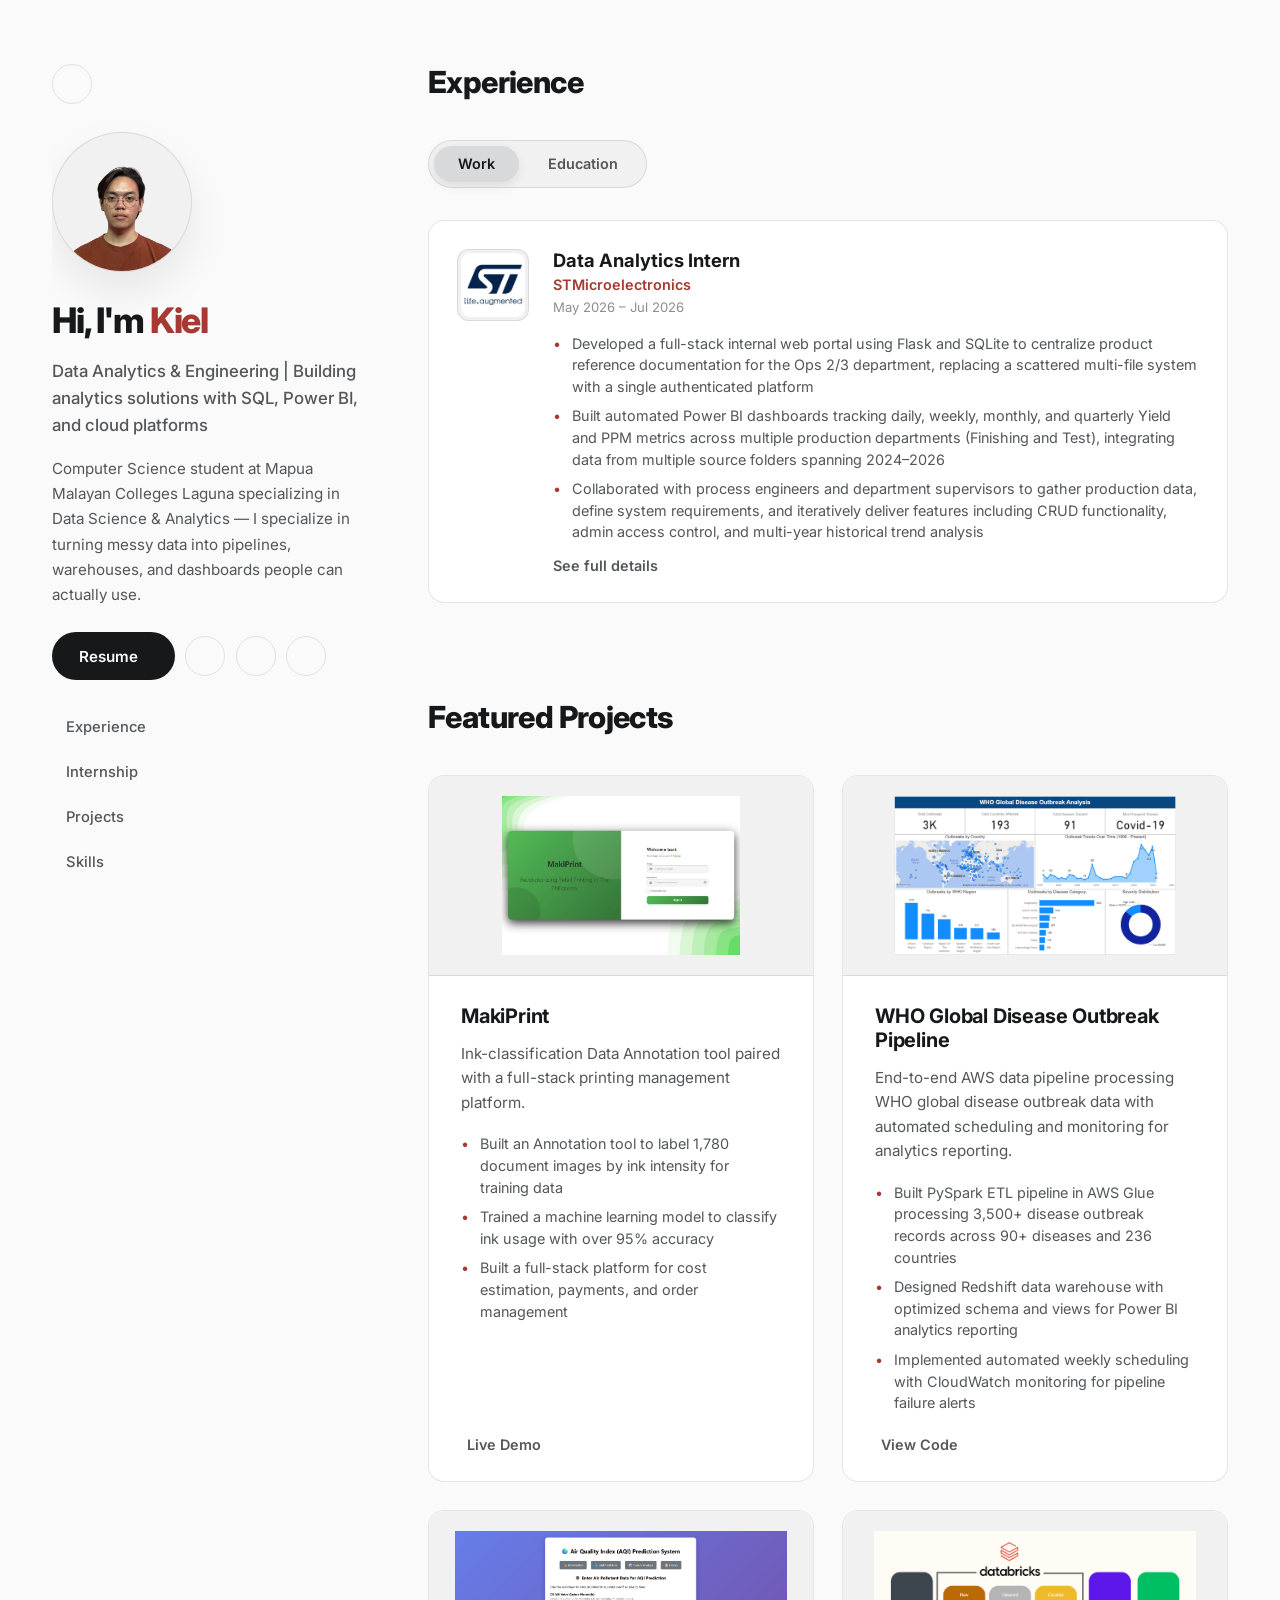
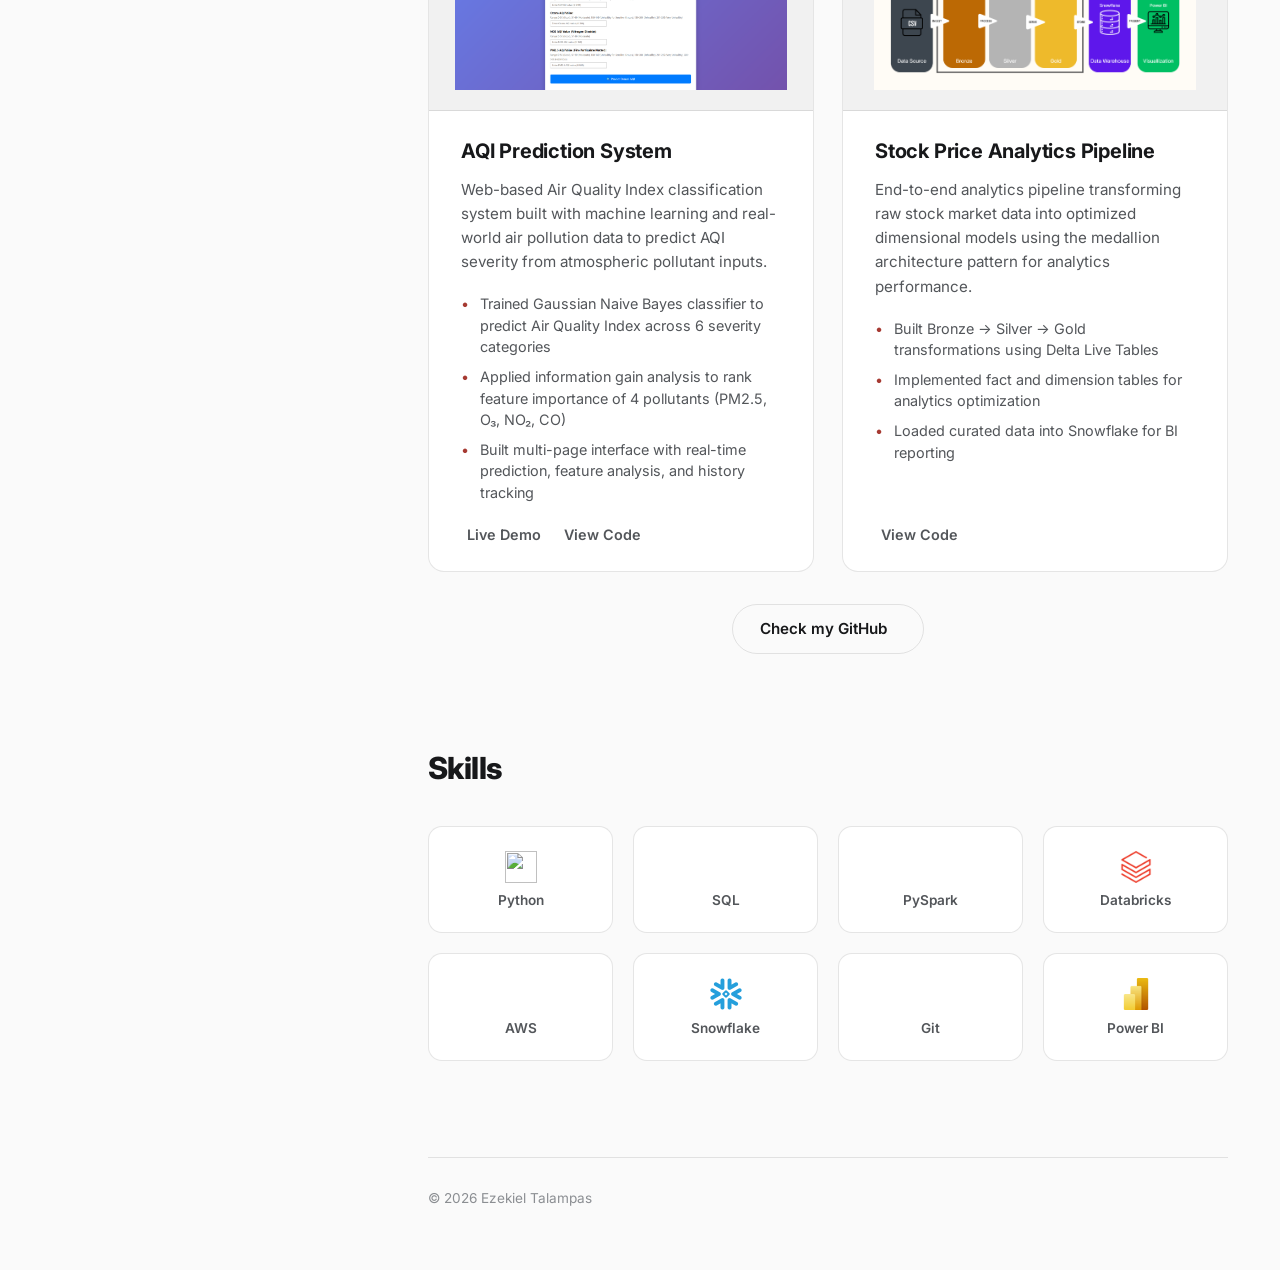
==== index.html @ 0c045ae7 "update" ====
<!DOCTYPE html>
<html lang="en">
<head>
    <meta charset="UTF-8">
    <meta name="viewport" content="width=device-width, initial-scale=1.0">
    <script>
        (function () {
            var theme = localStorage.getItem("theme");
            if (!theme) theme = window.matchMedia("(prefers-color-scheme: dark)").matches ? "dark" : "light";
            document.documentElement.setAttribute("data-theme", theme);
        })();
    </script>
    <title>Ezekiel Talampas</title>
    <link rel="icon" type="image/png" href="assets/IMG_0099-removebg-preview.png">
    <link rel="preconnect" href="https://fonts.googleapis.com">
    <link rel="preconnect" href="https://fonts.gstatic.com" crossorigin>
    <link rel="preconnect" href="https://cdn.jsdelivr.net">
    <link rel="preconnect" href="https://kit.fontawesome.com">
    <link rel="preconnect" href="https://ka-f.fontawesome.com" crossorigin>
    <link rel="stylesheet" href="css/base.css?v=5">
    <link rel="stylesheet" href="css/header.css?v=5">
    <link rel="stylesheet" href="css/hero.css?v=5">
    <link rel="stylesheet" href="css/experience.css?v=5">
    <link rel="stylesheet" href="css/projects.css?v=5">
    <link rel="stylesheet" href="css/skills.css?v=5">
    <link rel="stylesheet" href="css/responsive.css?v=5">
    <link rel="stylesheet" href="https://cdn.jsdelivr.net/gh/devicons/devicon@latest/devicon.min.css" />
    <link rel="stylesheet" href="https://fonts.googleapis.com/css2?family=Inter:wght@400;500;600;700;800&family=Roboto+Mono:wght@400;500;600;700&display=swap">
    <script src="https://kit.fontawesome.com/7e7c33f17d.js" crossorigin="anonymous" defer></script>
</head>
<body>

    <div class="page-layout">
        <!-- Sidebar (static/sticky on desktop, collapses to a compact header on mobile) -->
        <aside class="sidebar">
            <div class="sidebar-top">
                <button class="theme-toggle" id="themeToggle" aria-label="Toggle theme" title="Toggle theme">
                    <i class="fa-solid fa-moon"></i>
                </button>
                <button class="hamburger-btn" id="hamburgerBtn" aria-label="Toggle menu" aria-expanded="false">
                    <span></span>
                    <span></span>
                    <span></span>
                </button>
            </div>

            <div class="hero-image">
                <img src="assets/IMG_0099-removebg-preview.png" alt="Ezekiel Talampas">
            </div>

            <div class="hero-text">
                <h1>Hi, I'm <span>Kiel</span></h1>
                <p class="hero-subtitle">Data Analytics & Engineering | Building analytics solutions with SQL, Power BI, and cloud platforms</p>
                <p class="hero-intro">
                    Computer Science student at Mapua Malayan Colleges Laguna specializing in Data Science &amp; Analytics —
                    I specialize in turning messy data into pipelines, warehouses, and dashboards people can actually use.
                </p>
                <div class="hero-buttons">
                    <a href="assets/Talampas_Ezekiel_Resume.pdf" class="btn btn-primary" download>
                        Resume
                        <i class="fa-solid fa-file-arrow-down"></i>
                    </a>
                    <a href="https://www.linkedin.com/in/ezekielctalampas/" class="header-btn" target="_blank" title="LinkedIn">
                        <i class="fa-brands fa-linkedin"></i>
                    </a>
                    <a href="https://github.com/kieltalampas" class="header-btn" target="_blank" title="GitHub">
                        <i class="fa-brands fa-github"></i>
                    </a>
                    <a href="https://mail.google.com/mail/?view=cm&to=kielctalampas@gmail.com" class="header-btn" target="_blank" title="Email">
                        <i class="fa-solid fa-envelope"></i>
                    </a>
                </div>
            </div>

            <nav>
                <ul>
                    <li><a href="#experience" class="nav-link">Experience</a></li>
                    <li><a href="#" class="nav-link" id="navInternship">Internship</a></li>
                    <li><a href="#projects" class="nav-link">Projects</a></li>
                    <li><a href="#skills" class="nav-link">Skills</a></li>
                </ul>
            </nav>
        </aside>

        <!-- Scrollable content column -->
        <main class="content-column">
            <div class="view active" id="view-main">
            <!-- Experience Section -->
            <section id="experience">
                <h2 class="section-title">Experience</h2>

                <div class="tab-toggle">
                    <button class="tab-btn active" data-tab="work">Work</button>
                    <button class="tab-btn" data-tab="education">Education</button>
                </div>

                <!-- Work Tab -->
                <div class="tab-panel active" id="tab-work">
                    <div class="education-list">
                        <div class="education-item">
                            <div class="education-icon">
                                <img src="assets/stmicro_logo.png" alt="STMicroelectronics">
                            </div>
                            <div class="education-info">
                                <h3 class="education-title">Data Analytics Intern</h3>
                                <p class="education-subtitle">STMicroelectronics</p>
                                <p class="education-date">May 2026 – Jul 2026</p>
                                <ul class="project-highlights" style="margin-top: 0.75rem;">
                                    <li>Developed a full-stack internal web portal using Flask and SQLite to centralize product reference documentation for the Ops 2/3 department, replacing a scattered multi-file system with a single authenticated platform</li>
                                    <li>Built automated Power BI dashboards tracking daily, weekly, monthly, and quarterly Yield and PPM metrics across multiple production departments (Finishing and Test), integrating data from multiple source folders spanning 2024–2026</li>
                                    <li>Collaborated with process engineers and department supervisors to gather production data, define system requirements, and iteratively deliver features including CRUD functionality, admin access control, and multi-year historical trend analysis</li>
                                </ul>
                                <button class="project-link view-details-btn" id="seeInternshipDetails" style="margin-top: 0.5rem;">
                                    See full details <i class="fa-solid fa-arrow-right"></i>
                                </button>
                            </div>
                        </div>
                    </div>
                </div>

                <!-- Education Tab -->
                <div class="tab-panel" id="tab-education">
                    <div class="education-list">
                        <!-- School -->
                        <div class="education-item">
                            <div class="education-icon">
                                <img src="assets/schoollogo.png" alt="MMCL">
                            </div>
                            <div class="education-info">
                                <h3 class="education-title">BS Computer Science</h3>
                                <p class="education-subtitle">Data Science & Analytics</p>
                                <p class="education-school">Mapua Malayan Colleges Laguna</p>
                                <p class="education-date">2022 – 2026</p>
                            </div>
                        </div>

                        <!-- Certifications -->
                        <div class="education-item no-icon">
                            <div class="education-info">
                                <h3 class="education-title">Professional Certifications</h3>
                                <div class="cert-grid">
                                    <div class="cert-card">
                                        <div class="cert-image-placeholder">
                                            <img src="assets/cert-ibm-ai-developer.png" alt="IBM AI Developer certificate" onerror="this.style.display='none'; this.nextElementSibling.style.display='flex';">
                                            <i class="fa-solid fa-image" style="display:none;"></i>
                                        </div>
                                        <p class="cert-card-name">IBM AI Developer</p>
                                        <p class="cert-card-issuer">IBM &middot; Jul 2026</p>
                                        <a href="https://www.coursera.org/account/accomplishments/professional-cert/certificate/49B8K78ST75Z" class="cert-view-btn" target="_blank">View</a>
                                    </div>
                                    <div class="cert-card">
                                        <div class="cert-image-placeholder">
                                            <img src="assets/cert-google-data-analytics.png" alt="Google Data Analytics certificate" onerror="this.style.display='none'; this.nextElementSibling.style.display='flex';">
                                            <i class="fa-solid fa-image" style="display:none;"></i>
                                        </div>
                                        <p class="cert-card-name">Google Data Analytics</p>
                                        <p class="cert-card-issuer">Google &middot; Jun 2026</p>
                                        <a href="https://www.coursera.org/account/accomplishments/specialization/W2WCCUF30DOP" class="cert-view-btn" target="_blank">View</a>
                                    </div>
                                    <div class="cert-card">
                                        <div class="cert-image-placeholder">
                                            <img src="assets/cert-python-data-science.png" alt="Python for Data Science, AI & Development certificate" onerror="this.style.display='none'; this.nextElementSibling.style.display='flex';">
                                            <i class="fa-solid fa-image" style="display:none;"></i>
                                        </div>
                                        <p class="cert-card-name">Python for Data Science, AI &amp; Dev</p>
                                        <p class="cert-card-issuer">IBM &middot; May 2026</p>
                                        <a href="https://www.coursera.org/account/accomplishments/verify/TUXDYHSK064M" class="cert-view-btn" target="_blank">View</a>
                                    </div>
                                    <div class="cert-card">
                                        <div class="cert-image-placeholder">
                                            <img src="assets/cert-google-cloud-foundations.png" alt="Google Cloud Computing Foundations certificate" onerror="this.style.display='none'; this.nextElementSibling.style.display='flex';">
                                            <i class="fa-solid fa-image" style="display:none;"></i>
                                        </div>
                                        <p class="cert-card-name">Google Cloud Computing Foundations</p>
                                        <p class="cert-card-issuer">Google &middot; May 2024</p>
                                        <a href="https://www.skills.google/public_profiles/b4b4b211-51b9-46d9-b6ff-4ba94ef68c7e/badges/8913300" class="cert-view-btn" target="_blank">View</a>
                                    </div>
                                </div>
                            </div>
                        </div>
                    </div>
                </div>
            </section>

            <!-- Projects Section -->
            <section id="projects">
                <h2 class="section-title">Featured Projects</h2>
                <div class="projects-grid">
                    <!-- Thesis: MakiPrint -->
                    <div class="project-item">
                        <div class="project-image">
                            <img src="assets/thesisproj.jpg" alt="MakiPrint" onerror="this.style.display='none'; this.nextElementSibling.style.display='flex';">
                            <div class="project-image-placeholder" style="display:none;">
                                <i class="fa-solid fa-graduation-cap"></i>
                            </div>
                        </div>
                        <div class="project-content">
                            <div class="project-header">
                                <h3 class="project-title">MakiPrint</h3>
                            </div>
                            <p class="project-description">
                                Ink-classification Data Annotation tool paired with a full-stack printing management
                                platform.
                            </p>
                            <ul class="project-highlights">
                                <li>Built an Annotation tool to label 1,780 document images by ink intensity for training data</li>
                                <li>Trained a machine learning model to classify ink usage with over 95% accuracy</li>
                                <li>Built a full-stack platform for cost estimation, payments, and order management</li>
                            </ul>
                            <div class="project-links">
                                <a href="https://makiprint.onrender.com/" class="project-link" target="_blank">
                                    <i class="fa-solid fa-arrow-up-right-from-square"></i>
                                    Live Demo
                                </a>
                            </div>
                        </div>
                    </div>
                    <!-- WHO Global Disease Outbreak Pipeline (AWS) -->
                    <div class="project-item">
                        <div class="project-image">
                            <img src="assets/who-outbreak-pipeline.png" alt="WHO Global Disease Outbreak Pipeline architecture diagram" onerror="this.style.display='none'; this.nextElementSibling.style.display='flex';">
                            <div class="project-image-placeholder" style="display:none;">
                                <i class="fa-solid fa-diagram-project"></i>
                            </div>
                        </div>
                        <div class="project-content">
                            <div class="project-header">
                                <h3 class="project-title">WHO Global Disease Outbreak Pipeline</h3>
                            </div>
                            <p class="project-description">
                                End-to-end AWS data pipeline processing WHO global disease outbreak data with automated scheduling
                                and monitoring for analytics reporting.
                            </p>
                            <ul class="project-highlights">
                                <li>Built PySpark ETL pipeline in AWS Glue processing 3,500+ disease outbreak records across 90+ diseases and 236 countries</li>
                                <li>Designed Redshift data warehouse with optimized schema and views for Power BI analytics reporting</li>
                                <li>Implemented automated weekly scheduling with CloudWatch monitoring for pipeline failure alerts</li>
                            </ul>
                            <div class="project-links">
                                <a href="https://github.com/kieltalampas/who-outbreak-pipeline" class="project-link" target="_blank">
                                    <i class="fa-brands fa-github"></i>
                                    View Code
                                </a>
                            </div>
                        </div>
                    </div>
                    <!-- AQI Project -->
                    <div class="project-item">
                        <div class="project-image">
                            <img src="assets/aqi.png" alt="AQI Prediction System">
                        </div>
                        <div class="project-content">
                            <div class="project-header">
                                <h3 class="project-title">AQI Prediction System</h3>
                            </div>
                            <p class="project-description">
                                Web-based Air Quality Index classification system built with machine learning
                                and real-world air pollution data to predict AQI severity from atmospheric pollutant inputs.
                            </p>
                            <ul class="project-highlights">
                                <li>Trained Gaussian Naive Bayes classifier to predict Air Quality Index across 6 severity categories</li>
                                <li>Applied information gain analysis to rank feature importance of 4 pollutants (PM2.5, O₃, NO₂, CO)</li>
                                <li>Built multi-page interface with real-time prediction, feature analysis, and history tracking</li>
                            </ul>
                            <div class="project-links">
                                <a href="https://aqi-prediction-mvc-flask-r8v1.vercel.app/" class="project-link" target="_blank">
                                    <i class="fa-solid fa-arrow-up-right-from-square"></i>
                                    Live Demo
                                </a>
                                <a href="https://github.com/biboy7777/AQI-Prediction-MVC-Flask" class="project-link" target="_blank">
                                    <i class="fa-brands fa-github"></i>
                                    View Code
                                </a>
                            </div>
                        </div>
                    </div>
                    <!-- Stock Project -->
                    <div class="project-item">
                        <div class="project-image">
                            <img src="assets/proj1.png" alt="Stock Price Analytics Pipeline">
                        </div>
                        <div class="project-content">
                            <div class="project-header">
                                <h3 class="project-title">Stock Price Analytics Pipeline</h3>
                            </div>
                            <p class="project-description">
                                End-to-end analytics pipeline transforming raw stock market data into optimized
                                dimensional models using the medallion architecture pattern for analytics performance.
                            </p>
                            <ul class="project-highlights">
                                <li>Built Bronze → Silver → Gold transformations using Delta Live Tables</li>
                                <li>Implemented fact and dimension tables for analytics optimization</li>
                                <li>Loaded curated data into Snowflake for BI reporting</li>
                            </ul>
                            <div class="project-links">
                                <a href="https://github.com/kieltalampas/stock-price-analytics-pipeline" class="project-link" target="_blank">
                                    <i class="fa-brands fa-github"></i>
                                    View Code
                                </a>
                            </div>
                        </div>
                    </div>
                </div>
                <div class="view-more-wrapper">
                    <a href="https://github.com/kieltalampas" class="btn btn-secondary" target="_blank">
                        Check my GitHub
                        <i class="fa-brands fa-github"></i>
                    </a>
                </div>
            </section>

            <!-- Skills Section -->
            <section id="skills">
                <h2 class="section-title">Skills</h2>
                <div class="skills-tile-grid">
                    <div class="skill-tile">
                        <img src="https://cdn.jsdelivr.net/gh/devicons/devicon/icons/python/python-original.svg" alt="" class="skill-logo-img">
                        <span class="skill-name">Python</span>
                    </div>
                    <div class="skill-tile">
                        <i class="devicon-mysql-plain colored"></i>
                        <span class="skill-name">SQL</span>
                    </div>
                    <div class="skill-tile">
                        <i class="devicon-apachespark-original colored"></i>
                        <span class="skill-name">PySpark</span>
                    </div>
                    <div class="skill-tile">
                        <img src="assets/db.png" alt="Databricks" class="skill-logo-img">
                        <span class="skill-name">Databricks</span>
                    </div>
                    <div class="skill-tile">
                        <i class="fa-brands fa-aws" style="color: #FF9900;"></i>
                        <span class="skill-name">AWS</span>
                    </div>
                    <div class="skill-tile">
                        <img src="assets/snowflake.png" alt="Snowflake" class="skill-logo-img">
                        <span class="skill-name">Snowflake</span>
                    </div>
                    <div class="skill-tile">
                        <i class="devicon-git-plain colored"></i>
                        <span class="skill-name">Git</span>
                    </div>
                    <div class="skill-tile">
                        <img src="assets/powerbi.png" alt="Power BI" class="skill-logo-img">
                        <span class="skill-name">Power BI</span>
                    </div>
                </div>
            </section>
            </div>

            <!-- Internship Detail View -->
            <div class="view" id="view-internship">
                <button class="back-link" id="internshipBack">
                    <i class="fa-solid fa-arrow-left"></i> Back to Experience
                </button>

                <div class="internship-header">
                    <h2 class="section-title">Software Engineering Intern</h2>
                    <p class="internship-company">STMicroelectronics</p>
                    <div class="internship-meta">
                        <span><i class="fa-solid fa-calendar"></i> May 2026 – Jul 2026</span>
                        <span><i class="fa-solid fa-diagram-project"></i> Ops 2/3, B2F2 Manufacturing Operations and Process Engineering</span>
                        <span><i class="fa-solid fa-clock"></i> 480 hours</span>
                    </div>
                    <p class="internship-summary">
                        STMicroelectronics is a European multinational semiconductor company and, by revenue, the largest semiconductor
                        manufacturer in Europe. I completed my internship at their Calamba, Laguna facility, one of the company's key
                        back-end manufacturing sites in the Asia-Pacific region.
                    </p>
                </div>

                <div class="internship-project">
                    <h3 class="internship-project-title">
                        <i class="fa-solid fa-folder-tree"></i> TNF Reference Portal
                    </h3>
                    <ul class="project-highlights">
                        <li>Built an internal web portal using Flask and SQLite to replace a scattered, file-based system for product documentation</li>
                        <li>Consolidated product overview, process flow, materials, documentation, and deployment details into a single searchable platform</li>
                        <li>Implemented full CRUD functionality, employee-based authentication, and an admin panel for department-wide access control</li>
                        <li>Designed the system for handover, allowing the department to maintain it independently after the internship</li>
                    </ul>
                    <div class="project-tags">
                        <span class="tag"><img src="https://cdn.jsdelivr.net/gh/devicons/devicon/icons/python/python-original.svg" alt=""> Python</span>
                        <span class="tag"><i class="fa-solid fa-flask"></i> Flask</span>
                        <span class="tag"><i class="fa-solid fa-database"></i> SQLite</span>
                    </div>
                </div>

                <div class="internship-project">
                    <h3 class="internship-project-title">
                        <i class="fa-solid fa-chart-column"></i> PPM and Yield Dashboards
                    </h3>
                    <ul class="project-highlights">
                        <li>Automated a manual, weekend-long PPM and yield reporting process by building four Power BI dashboards (PPM and Yield, for both Finishing and Test)</li>
                        <li>Added slicers for year, lot type, product, and step name, along with KPI cards and trend charts on each dashboard</li>
                        <li>Integrated over two years of historical production data by linking current daily records with archived weekly and monthly folders</li>
                        <li>Debugged a data mismatch against engineers' reports by manually validating formulas, tracing the issue to step name filtering</li>
                    </ul>
                    <div class="project-tags">
                        <span class="tag"><img src="assets/powerbi.png" alt=""> Power BI</span>
                        <span class="tag"><i class="fa-solid fa-table"></i> Data Modeling</span>
                    </div>
                </div>

                <a href="assets/Talampas_FinalReport.pdf" class="project-link internship-download" download>
                    <i class="fa-solid fa-file-pdf"></i> Download Full Internship Report
                </a>
            </div>

            <footer>
                <p class="footer-copy">&copy; 2026 Ezekiel Talampas</p>
            </footer>
        </main>
    </div>

    <script src="js/theme.js?v=5" defer></script>
    <script src="js/views.js?v=5" defer></script>
    <script src="js/nav.js?v=5" defer></script>
    <script src="js/tabs.js?v=5" defer></script>
</body>
</html>
---- css/base.css ----
* {
    margin: 0;
    padding: 0;
    box-sizing: border-box;
    scrollbar-width: none;
}

:root {
    --primary: #A63A32;
    --primary-alt: #8B2F28;
    --bg-body: #FAFAFA;
    --bg-card: #FFFFFF;
    --bg-hover: #F0F0F0;
    --bg-subtle: #F1F1F1;
    --text-primary: #17181A;
    --text-secondary: #53565A;
    --text-muted: #8B8E92;
    --border-color: rgba(0, 0, 0, 0.1);
    --border-hover: rgba(0, 0, 0, 0.25);
    --shadow-color: rgba(0, 0, 0, 0.08);
    --header-bg: rgba(250, 250, 250, 0.85);
}

[data-theme="dark"] {
    --primary: #D9564C;
    --primary-alt: #C0453C;
    --bg-body: #101112;
    --bg-card: #191A1B;
    --bg-hover: #212223;
    --bg-subtle: #1C1D1E;
    --text-primary: #F2F2F2;
    --text-secondary: #B4B6B8;
    --text-muted: #7A7C7F;
    --border-color: rgba(255, 255, 255, 0.1);
    --border-hover: rgba(255, 255, 255, 0.25);
    --shadow-color: rgba(0, 0, 0, 0.4);
    --header-bg: rgba(16, 17, 18, 0.85);
}

html {
    scroll-behavior: smooth;
}

body {
    font-family: 'Inter', -apple-system, BlinkMacSystemFont, 'Segoe UI', sans-serif;
    background: var(--bg-body);
    color: var(--text-primary);
    min-height: 100vh;
    transition: background-color 0.3s ease, color 0.3s ease;
}

::selection {
    background: var(--primary);
    color: #fff;
}

/* Scrolling stays functional everywhere; the scrollbar itself is just hidden. */
::-webkit-scrollbar {
    display: none;
}

.mono {
    font-family: 'Roboto Mono', monospace;
}

/* Two-column layout: fixed sidebar (truly static, never scrolls with the page)
   + scrollable content column. The sidebar is taken out of flow via
   `position: fixed` rather than `sticky` because `sticky` only holds while its
   containing block (.page-layout) still has room below it — since
   .page-layout's height matches the much-taller content column, the sidebar
   would unstick and scroll away in the final stretch of the page (right where
   the footer is). Fixed positioning has no such containing-block limit. */
.page-layout {
    max-width: 1240px;
    margin: 0 auto;
    padding: 4rem 2rem;
}

.sidebar {
    position: fixed;
    top: 4rem;
    left: max(2rem, calc((100vw - 1240px) / 2 + 2rem));
    width: 320px;
    max-height: calc(100vh - 6rem);
    overflow-y: auto;
    display: flex;
    flex-direction: column;
    gap: 1.75rem;
}

main.content-column {
    position: relative;
    min-width: 0;
    margin-left: calc(320px + 3.5rem);
}

/* Sections */
section {
    margin-bottom: 6rem;
    animation: fadeInUp 0.5s ease-out;
    scroll-margin-top: 100px;
}

@keyframes fadeInUp {
    from {
        opacity: 0;
        transform: translateY(14px);
    }
    to {
        opacity: 1;
        transform: translateY(0);
    }
}

.section-title {
    font-size: 1.9rem;
    margin-bottom: 2.5rem;
    color: var(--text-primary);
    font-weight: 800;
    letter-spacing: -0.02em;
}

.btn {
    padding: 0.9rem 1.7rem;
    border: none;
    border-radius: 999px;
    cursor: pointer;
    font-weight: 600;
    font-size: 0.95rem;
    transition: all 0.25s ease;
    display: inline-flex;
    align-items: center;
    gap: 0.6rem;
    text-decoration: none;
    font-family: 'Inter', sans-serif;
}

.btn i {
    transition: transform 0.25s ease;
}

.btn:hover i {
    transform: translateX(3px);
}

.btn-primary {
    background: var(--text-primary);
    color: var(--bg-body);
}

.btn-primary:hover {
    transform: translateY(-2px);
    box-shadow: 0 10px 24px var(--shadow-color);
}

.btn-secondary {
    background: transparent;
    color: var(--text-primary);
    border: 1px solid var(--border-color);
}

.btn-secondary:hover {
    background: var(--bg-hover);
    border-color: var(--border-hover);
    transform: translateY(-2px);
}
---- css/header.css ----
/* Sidebar top row: theme toggle + mobile hamburger (always visible, no scrolling required) */
.sidebar-top {
    display: flex;
    justify-content: space-between;
    align-items: center;
}

/* Vertical nav inside the sidebar (desktop) */
nav ul {
    list-style: none;
    display: flex;
    flex-direction: column;
    gap: 0.5rem;
}

nav a {
    color: var(--text-secondary);
    text-decoration: none;
    font-weight: 500;
    padding: 0.6rem 0.9rem;
    border-radius: 10px;
    transition: all 0.25s ease;
    font-size: 0.92rem;
    display: block;
}

nav a:hover {
    color: var(--text-primary);
    background: var(--bg-hover);
}

.theme-toggle,
.header-btn {
    width: 2.5rem;
    height: 2.5rem;
    padding: 0;
    background: transparent;
    border: 1px solid var(--border-color);
    border-radius: 999px;
    color: var(--text-secondary);
    display: inline-flex;
    align-items: center;
    justify-content: center;
    cursor: pointer;
    transition: all 0.25s ease;
    text-decoration: none;
    font-size: 0.95rem;
}

.theme-toggle:hover,
.header-btn:hover {
    background: var(--bg-hover);
    border-color: var(--border-hover);
    color: var(--primary);
}

/* Hamburger Menu Button */
.hamburger-btn {
    display: none;
    flex-direction: column;
    gap: 5px;
    background: none;
    border: none;
    cursor: pointer;
    padding: 0.5rem;
    z-index: 150;
}

.hamburger-btn span {
    width: 22px;
    height: 2px;
    background: var(--text-primary);
    border-radius: 2px;
    transition: all 0.3s ease;
}

.hamburger-btn.active span:nth-child(1) {
    transform: rotate(45deg) translate(6px, 6px);
}

.hamburger-btn.active span:nth-child(2) {
    opacity: 0;
}

.hamburger-btn.active span:nth-child(3) {
    transform: rotate(-45deg) translate(6px, -6px);
}

/* Footer (sits at the bottom of the scrollable content column) */
footer {
    padding: 2rem 0 0;
    margin-top: 2rem;
    border-top: 1px solid var(--border-color);
}

.footer-copy {
    color: var(--text-muted);
    font-size: 0.85rem;
}

.footer-socials {
    display: flex;
    gap: 0.6rem;
}
---- css/hero.css ----
/* Sidebar "about me" content (name, tagline, intro, image) */
.hero-text {
    display: flex;
    flex-direction: column;
    gap: 1.1rem;
}

.hero-text h1 {
    font-size: 2.2rem;
    line-height: 1.15;
    color: var(--text-primary);
    font-weight: 800;
    letter-spacing: -0.03em;
}

.hero-text h1 span {
    color: var(--primary);
}

.hero-subtitle {
    font-size: 1.05rem;
    color: var(--text-secondary);
    font-weight: 500;
    line-height: 1.6;
}

.hero-intro {
    font-size: 0.95rem;
    color: var(--text-secondary);
    line-height: 1.65;
}

.hero-buttons {
    display: flex;
    align-items: center;
    gap: 0.65rem;
    flex-wrap: wrap;
    margin-top: 0.5rem;
}

.hero-image {
    position: relative;
    width: 140px;
    height: 140px;
    border-radius: 50%;
    border: 1px solid var(--border-color);
    background: var(--bg-subtle);
    display: flex;
    align-items: center;
    justify-content: center;
    overflow: hidden;
    flex-shrink: 0;
    box-shadow: 0 20px 40px var(--shadow-color);
    transition: transform 0.35s ease, box-shadow 0.35s ease;
}

.hero-image:hover {
    transform: translateY(-4px);
    box-shadow: 0 24px 48px var(--shadow-color);
}

.hero-image img {
    width: 100%;
    height: 100%;
    object-fit: cover;
    transition: transform 0.5s ease;
}

.hero-image:hover img {
    transform: scale(1.06);
}
---- css/experience.css ----
/* Content column views: main (Experience/Projects/Skills) vs Internship detail */
.view {
    display: none;
}

.view.active {
    display: block;
    animation: fadeInUp 0.35s ease-out;
}

.back-link {
    display: inline-flex;
    align-items: center;
    gap: 0.5rem;
    background: none;
    border: none;
    color: var(--text-secondary);
    font-family: inherit;
    font-size: 0.9rem;
    font-weight: 600;
    cursor: pointer;
    padding: 0.5rem 0;
    margin-bottom: 1.5rem;
    transition: color 0.2s ease;
}

.back-link:hover {
    color: var(--primary);
}

.view-details-btn {
    border: none;
    background: none;
    font-family: inherit;
    cursor: pointer;
}

/* Internship Detail View */
.internship-header {
    margin-bottom: 2.5rem;
}

.internship-header .section-title {
    margin-bottom: 0.5rem;
}

.internship-company {
    color: var(--primary);
    font-weight: 600;
    font-size: 1.05rem;
    margin-bottom: 1rem;
}

.internship-meta {
    display: flex;
    flex-wrap: wrap;
    gap: 0.5rem 1.5rem;
    color: var(--text-muted);
    font-size: 0.85rem;
    margin-bottom: 1.25rem;
}

.internship-meta span {
    display: inline-flex;
    align-items: center;
    gap: 0.45rem;
}

.internship-meta i {
    color: var(--primary);
}

.internship-summary {
    color: var(--text-secondary);
    line-height: 1.7;
    font-size: 0.98rem;
    max-width: 680px;
}

.internship-project {
    background: var(--bg-card);
    border: 1px solid var(--border-color);
    border-radius: 16px;
    padding: 1.75rem;
    margin-bottom: 1.5rem;
    transition: all 0.25s ease;
}

.internship-project:hover {
    border-color: var(--border-hover);
    box-shadow: 0 16px 32px var(--shadow-color);
}

.internship-project-title {
    display: flex;
    align-items: center;
    gap: 0.6rem;
    font-size: 1.1rem;
    color: var(--text-primary);
    font-weight: 700;
    margin-bottom: 1rem;
}

.internship-project-title i {
    color: var(--primary);
    font-size: 1rem;
}

.internship-project .project-tags {
    margin-top: 1.1rem;
}

.internship-download {
    display: inline-flex;
    background: var(--bg-subtle);
    border: 1px solid var(--border-color);
    padding: 0.75rem 1.25rem;
    border-radius: 999px;
}

.internship-download:hover {
    border-color: var(--border-hover);
    background: var(--bg-hover);
}

/* Experience Tab Toggle */
.tab-toggle {
    display: inline-flex;
    padding: 0.3rem;
    background: var(--bg-subtle);
    border: 1px solid var(--border-color);
    border-radius: 999px;
    gap: 0.3rem;
    margin-bottom: 2rem;
}

.tab-btn {
    padding: 0.6rem 1.5rem;
    border: none;
    border-radius: 999px;
    background: transparent;
    color: var(--text-secondary);
    font-family: inherit;
    font-size: 0.9rem;
    font-weight: 600;
    cursor: pointer;
    transition: all 0.2s ease;
}

.tab-btn:hover {
    color: var(--text-primary);
    background: var(--bg-hover);
}

.tab-btn.active {
    background: #D8D9DB;
    color: #17181A;
    box-shadow: 0 4px 12px var(--shadow-color);
}

.tab-panel {
    display: none;
}

.tab-panel.active {
    display: block;
    animation: fadeInUp 0.35s ease-out;
}

/* Education / Work list cards */
.education-list {
    display: flex;
    flex-direction: column;
    gap: 1.25rem;
}

.education-item {
    background: var(--bg-card);
    border: 1px solid var(--border-color);
    border-radius: 16px;
    padding: 1.75rem;
    transition: all 0.25s ease;
    display: grid;
    grid-template-columns: 72px 1fr;
    gap: 1.5rem;
    align-items: start;
}

.education-item:hover {
    border-color: var(--border-hover);
    transform: translateY(-3px);
    box-shadow: 0 16px 32px var(--shadow-color);
}

.education-item.no-icon {
    grid-template-columns: 1fr;
}

.education-icon {
    width: 72px;
    height: 72px;
    border-radius: 12px;
    display: flex;
    align-items: center;
    justify-content: center;
    background: var(--bg-subtle);
    border: 1px solid var(--border-color);
    flex-shrink: 0;
    overflow: hidden;
    padding: 0.2rem;
    transition: transform 0.3s ease;
}

.education-item:hover .education-icon {
    transform: scale(1.06);
}

.education-icon img {
    width: 100%;
    height: 100%;
    object-fit: cover;
    border-radius: 9px;
}

.education-icon i {
    font-size: 1.6rem;
    color: var(--primary);
}

.education-info {
    display: flex;
    flex-direction: column;
    gap: 0.35rem;
}

.education-title {
    font-size: 1.15rem;
    color: var(--text-primary);
    font-weight: 700;
}

.education-subtitle {
    color: var(--primary);
    font-weight: 600;
    font-size: 0.9rem;
}

.education-school {
    color: var(--text-secondary);
    font-size: 0.9rem;
}

.education-date {
    color: var(--text-muted);
    font-size: 0.82rem;
}

/* Certification Card Grid */
.cert-grid {
    margin-top: 1rem;
    display: grid;
    grid-template-columns: repeat(4, 1fr);
    gap: 1rem;
}

.cert-card {
    background: var(--bg-subtle);
    border: 1px solid var(--border-color);
    border-radius: 12px;
    padding: 0.9rem;
    display: flex;
    flex-direction: column;
    transition: all 0.2s ease;
}

.cert-card:hover {
    border-color: var(--border-hover);
    transform: translateY(-3px);
    box-shadow: 0 12px 24px var(--shadow-color);
}

.cert-image-placeholder {
    width: 100%;
    aspect-ratio: 4 / 3;
    background: var(--bg-card);
    border: 1px solid var(--border-color);
    border-radius: 8px;
    display: flex;
    align-items: center;
    justify-content: center;
    color: var(--text-muted);
    margin-bottom: 0.6rem;
    overflow: hidden;
}

.cert-image-placeholder img {
    width: 100%;
    height: 100%;
    object-fit: cover;
    transition: transform 0.4s ease;
}

.cert-card:hover .cert-image-placeholder img {
    transform: scale(1.06);
}

.cert-image-placeholder i {
    font-size: 1.4rem;
}

.cert-card-name {
    color: var(--text-primary);
    font-weight: 600;
    font-size: 0.85rem;
    line-height: 1.3;
    min-height: 2.2em;
    display: -webkit-box;
    -webkit-line-clamp: 2;
    -webkit-box-orient: vertical;
    overflow: hidden;
    margin-bottom: 0.35rem;
}

.cert-card-issuer {
    color: var(--text-muted);
    font-size: 0.75rem;
    margin-bottom: 0.75rem;
}

.cert-view-btn {
    margin-top: auto;
    align-self: flex-start;
    padding: 0.35rem 0.9rem;
    border-radius: 999px;
    background: var(--primary);
    color: var(--bg-body);
    text-decoration: none;
    font-size: 0.78rem;
    font-weight: 600;
    transition: all 0.2s ease;
}

.cert-view-btn:hover {
    background: var(--primary-alt);
    transform: translateY(-1px);
}
---- css/projects.css ----
.projects-grid {
    display: grid;
    grid-template-columns: repeat(2, 1fr);
    gap: 1.75rem;
}

.project-item {
    position: relative;
    background: var(--bg-card);
    border: 1px solid var(--border-color);
    border-radius: 16px;
    overflow: hidden;
    transition: all 0.25s ease;
    display: flex;
    flex-direction: column;
}

.project-item::before {
    content: '';
    position: absolute;
    top: 0;
    left: 0;
    right: 0;
    height: 3px;
    background: var(--primary);
    transform: scaleX(0);
    transform-origin: left;
    transition: transform 0.3s ease;
}

.project-item:hover::before {
    transform: scaleX(1);
}

.project-item:hover {
    border-color: var(--border-hover);
    transform: translateY(-3px);
    box-shadow: 0 16px 32px var(--shadow-color);
}

.project-image {
    width: 100%;
    height: 200px;
    background: var(--bg-subtle);
    display: flex;
    align-items: center;
    justify-content: center;
    position: relative;
    overflow: hidden;
    flex-shrink: 0;
    border-bottom: 1px solid var(--border-color);
}

.project-image img {
    width: 100%;
    height: 100%;
    object-fit: contain;
    padding: 1.25rem;
    transition: transform 0.4s ease;
}

.project-item:hover .project-image img {
    transform: scale(1.05);
}

.project-image-placeholder {
    color: var(--text-muted);
    font-size: 2.5rem;
}

.project-content {
    padding: 1.75rem 2rem;
    display: flex;
    flex-direction: column;
    flex: 1;
    gap: 0.9rem;
}

.project-header {
    display: flex;
    justify-content: space-between;
    align-items: start;
    gap: 1rem;
}

.project-title {
    font-size: 1.25rem;
    color: var(--text-primary);
    flex: 1;
    font-weight: 700;
    letter-spacing: -0.01em;
}

.project-links {
    display: flex;
    align-items: center;
    gap: 1rem;
    flex-wrap: wrap;
    margin-top: auto;
    padding-top: 0.5rem;
}

.project-link {
    color: var(--text-secondary);
    text-decoration: none;
    font-weight: 600;
    display: inline-flex;
    align-items: center;
    gap: 0.4rem;
    transition: all 0.2s ease;
    white-space: nowrap;
    font-size: 0.9rem;
}

.project-link:hover {
    color: var(--primary);
}

.project-description {
    color: var(--text-secondary);
    line-height: 1.6;
    font-size: 0.95rem;
}

.project-tags {
    display: flex;
    flex-wrap: wrap;
    gap: 0.5rem;
}

.tag {
    display: inline-flex;
    align-items: center;
    gap: 0.4rem;
    background: var(--bg-subtle);
    color: var(--primary);
    padding: 0.35rem 0.8rem;
    border-radius: 999px;
    font-size: 0.78rem;
    font-weight: 600;
    border: 1px solid var(--border-color);
    transition: all 0.2s ease;
}

.tag:hover {
    border-color: var(--border-hover);
    transform: translateY(-1px);
}

.tag i,
.tag img {
    font-size: 0.9rem;
    width: 0.9rem;
    height: 0.9rem;
    object-fit: contain;
}

.project-highlights {
    list-style: none;
    padding: 0;
    display: flex;
    flex-direction: column;
    gap: 0.5rem;
    margin-top: 0.25rem;
}

.project-highlights li {
    color: var(--text-secondary);
    padding-left: 1.2rem;
    position: relative;
    font-size: 0.9rem;
    line-height: 1.5;
}

.project-highlights li::before {
    content: '•';
    position: absolute;
    left: 0;
    color: var(--primary);
}

.view-more-wrapper {
    display: flex;
    justify-content: center;
    margin-top: 2rem;
}
---- css/skills.css ----
.skills-tile-grid {
    display: grid;
    grid-template-columns: repeat(4, 1fr);
    gap: 1.25rem;
}

.skill-tile {
    display: flex;
    flex-direction: column;
    align-items: center;
    justify-content: center;
    gap: 0.6rem;
    padding: 1.5rem 1rem;
    background: var(--bg-card);
    border-radius: 14px;
    border: 1px solid var(--border-color);
    transition: all 0.2s ease;
}

.skill-tile:hover {
    border-color: var(--border-hover);
    transform: translateY(-4px);
    box-shadow: 0 12px 24px var(--shadow-color);
}

.skill-tile i,
.skill-tile img {
    font-size: 2rem;
    width: 2rem;
    height: 2rem;
    color: var(--text-primary);
    transition: transform 0.25s ease;
}

.skill-tile:hover i,
.skill-tile:hover img {
    transform: scale(1.12);
}

.skill-logo-img {
    width: 2rem;
    height: 2rem;
    object-fit: contain;
}

.skill-name {
    color: var(--text-secondary);
    font-size: 0.85rem;
    font-weight: 600;
}
---- css/responsive.css ----
/* Tablet & Below (≤ 1024px): sidebar collapses to a normal top block, stops being fixed */
@media (max-width: 1024px) {
    .page-layout {
        padding: 2.5rem 1.5rem;
    }

    .sidebar {
        position: static;
        left: auto;
        width: auto;
        max-height: none;
        overflow: visible;
    }

    main.content-column {
        margin-left: 0;
    }

    .hamburger-btn {
        display: flex;
    }

    section {
        scroll-margin-top: 80px;
    }

    nav {
        display: none;
        position: fixed;
        top: 72px;
        left: 1rem;
        right: 1rem;
        transform: none;
        width: auto;
        height: auto;
        max-height: none;
        background: var(--bg-card);
        border: 1px solid var(--border-color);
        border-radius: 18px;
        padding: 0.6rem;
        box-shadow: 0 16px 40px var(--shadow-color);
        overflow: visible;
        z-index: 99;
    }

    nav.active {
        display: flex;
        animation: fadeInUp 0.2s ease-out;
    }

    nav ul {
        flex-direction: column;
        align-items: stretch;
        gap: 0.2rem;
        width: 100%;
    }

    nav a {
        display: block;
        padding: 0.85rem 1.1rem;
        border-radius: 12px;
        font-size: 1rem;
        text-align: center;
    }

    .section-title {
        font-size: 1.6rem;
    }

    .projects-grid {
        grid-template-columns: 1fr;
    }

    .project-content {
        padding: 1.5rem;
    }

    .hero-text {
        align-items: center;
        text-align: center;
    }

    .hero-text h1 {
        font-size: 2.1rem;
    }

    .hero-image {
        width: 160px;
        height: 160px;
        align-self: center;
    }

    .hero-buttons {
        justify-content: center;
    }

    .skills-tile-grid {
        grid-template-columns: repeat(4, 1fr);
        gap: 1rem;
    }

    .cert-grid {
        grid-template-columns: repeat(2, 1fr);
    }

    .education-item {
        padding: 1.5rem;
    }

    section {
        margin-bottom: 4.5rem;
    }

    footer {
        padding: 1.5rem 0 0;
    }
}

/* Mobile (< 640px) */
@media (max-width: 640px) {
    .page-layout {
        padding: 2rem 1.25rem;
    }

    .logo {
        font-size: 1rem;
    }

    .theme-toggle,
    .header-btn {
        width: 2.2rem;
        height: 2.2rem;
    }

    section {
        margin-bottom: 3.5rem;
    }

    .section-title {
        font-size: 1.4rem;
        margin-bottom: 2rem;
    }

    .hero-text h1 {
        font-size: 1.7rem;
        line-height: 1.25;
    }

    .hero-subtitle,
    .hero-intro {
        font-size: 1rem;
    }

    .hero-buttons {
        justify-content: center;
        width: 100%;
        gap: 0.65rem;
    }

    .hero-buttons .btn {
        width: auto;
    }

    .btn {
        width: 100%;
        justify-content: center;
    }

    .hero-image {
        width: 170px;
        height: 170px;
    }

    .project-title {
        font-size: 1.1rem;
    }

    .skills-tile-grid {
        grid-template-columns: repeat(2, 1fr);
        gap: 0.85rem;
    }

    .education-item {
        grid-template-columns: 56px 1fr;
        gap: 1rem;
        padding: 1.25rem;
    }

    .education-icon {
        width: 56px;
        height: 56px;
    }

    .education-icon img {
        width: 46px;
        height: 46px;
    }

    .education-title {
        font-size: 1.05rem;
    }

    .cert-grid {
        grid-template-columns: repeat(2, 1fr);
        gap: 0.75rem;
    }

    footer {
        text-align: center;
        padding: 1.25rem 0 0;
    }
}
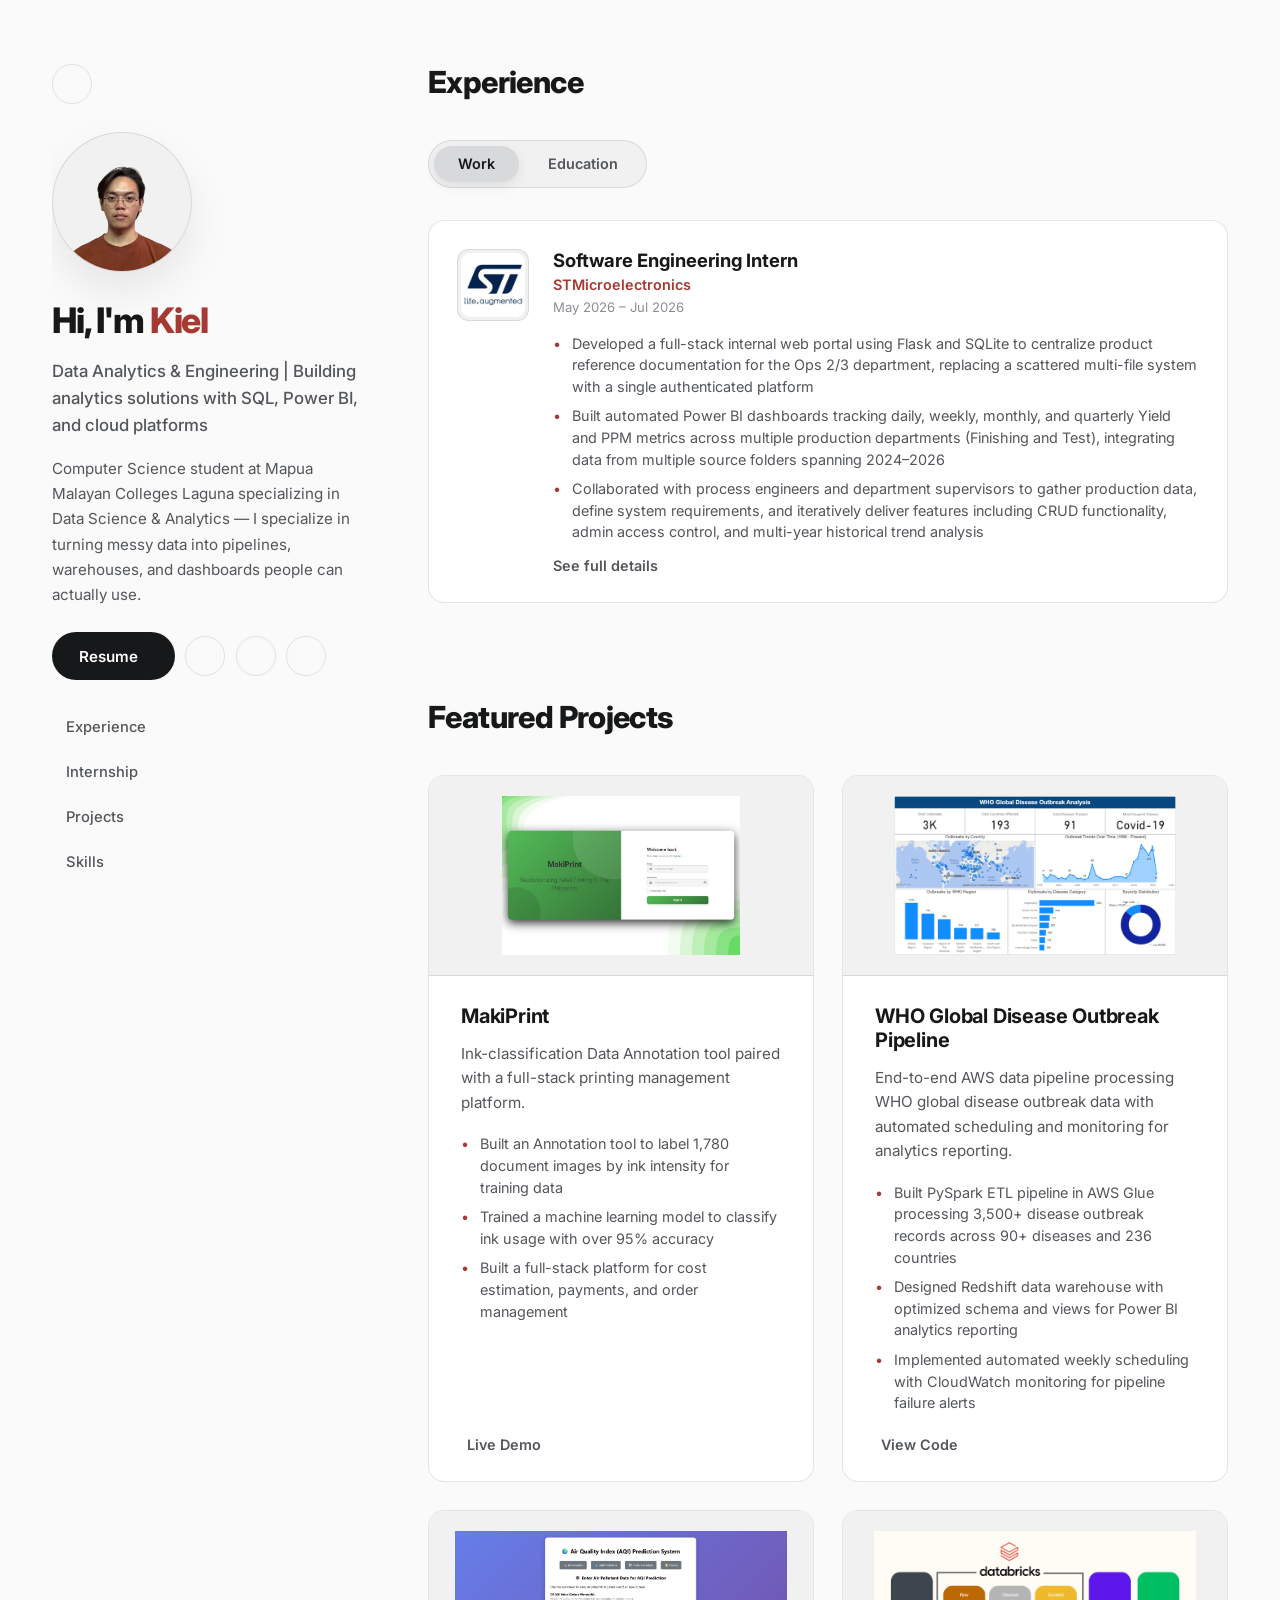
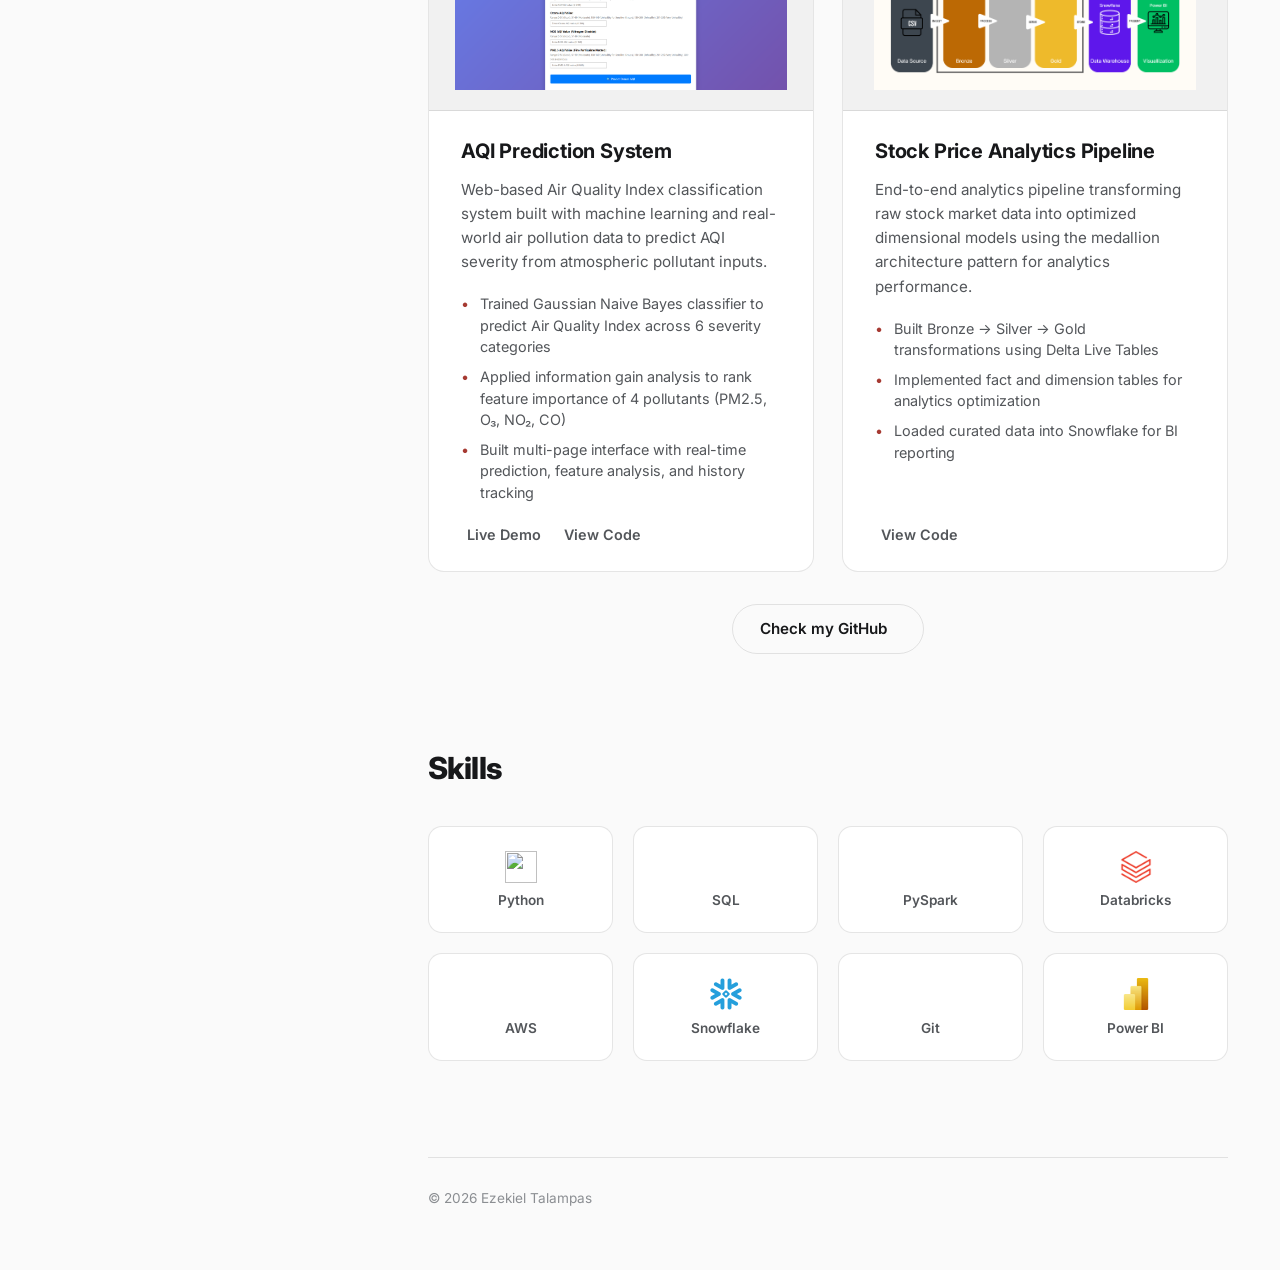
==== commit 25fe54f0: "updet" ====
--- a/index.html
+++ b/index.html
@@ -102,7 +102,7 @@
                                 <img src="assets/stmicro_logo.png" alt="STMicroelectronics">
                             </div>
                             <div class="education-info">
-                                <h3 class="education-title">Data Analytics Intern</h3>
+                                <h3 class="education-title">Software Engineering Intern</h3>
                                 <p class="education-subtitle">STMicroelectronics</p>
                                 <p class="education-date">May 2026 – Jul 2026</p>
                                 <ul class="project-highlights" style="margin-top: 0.75rem;">
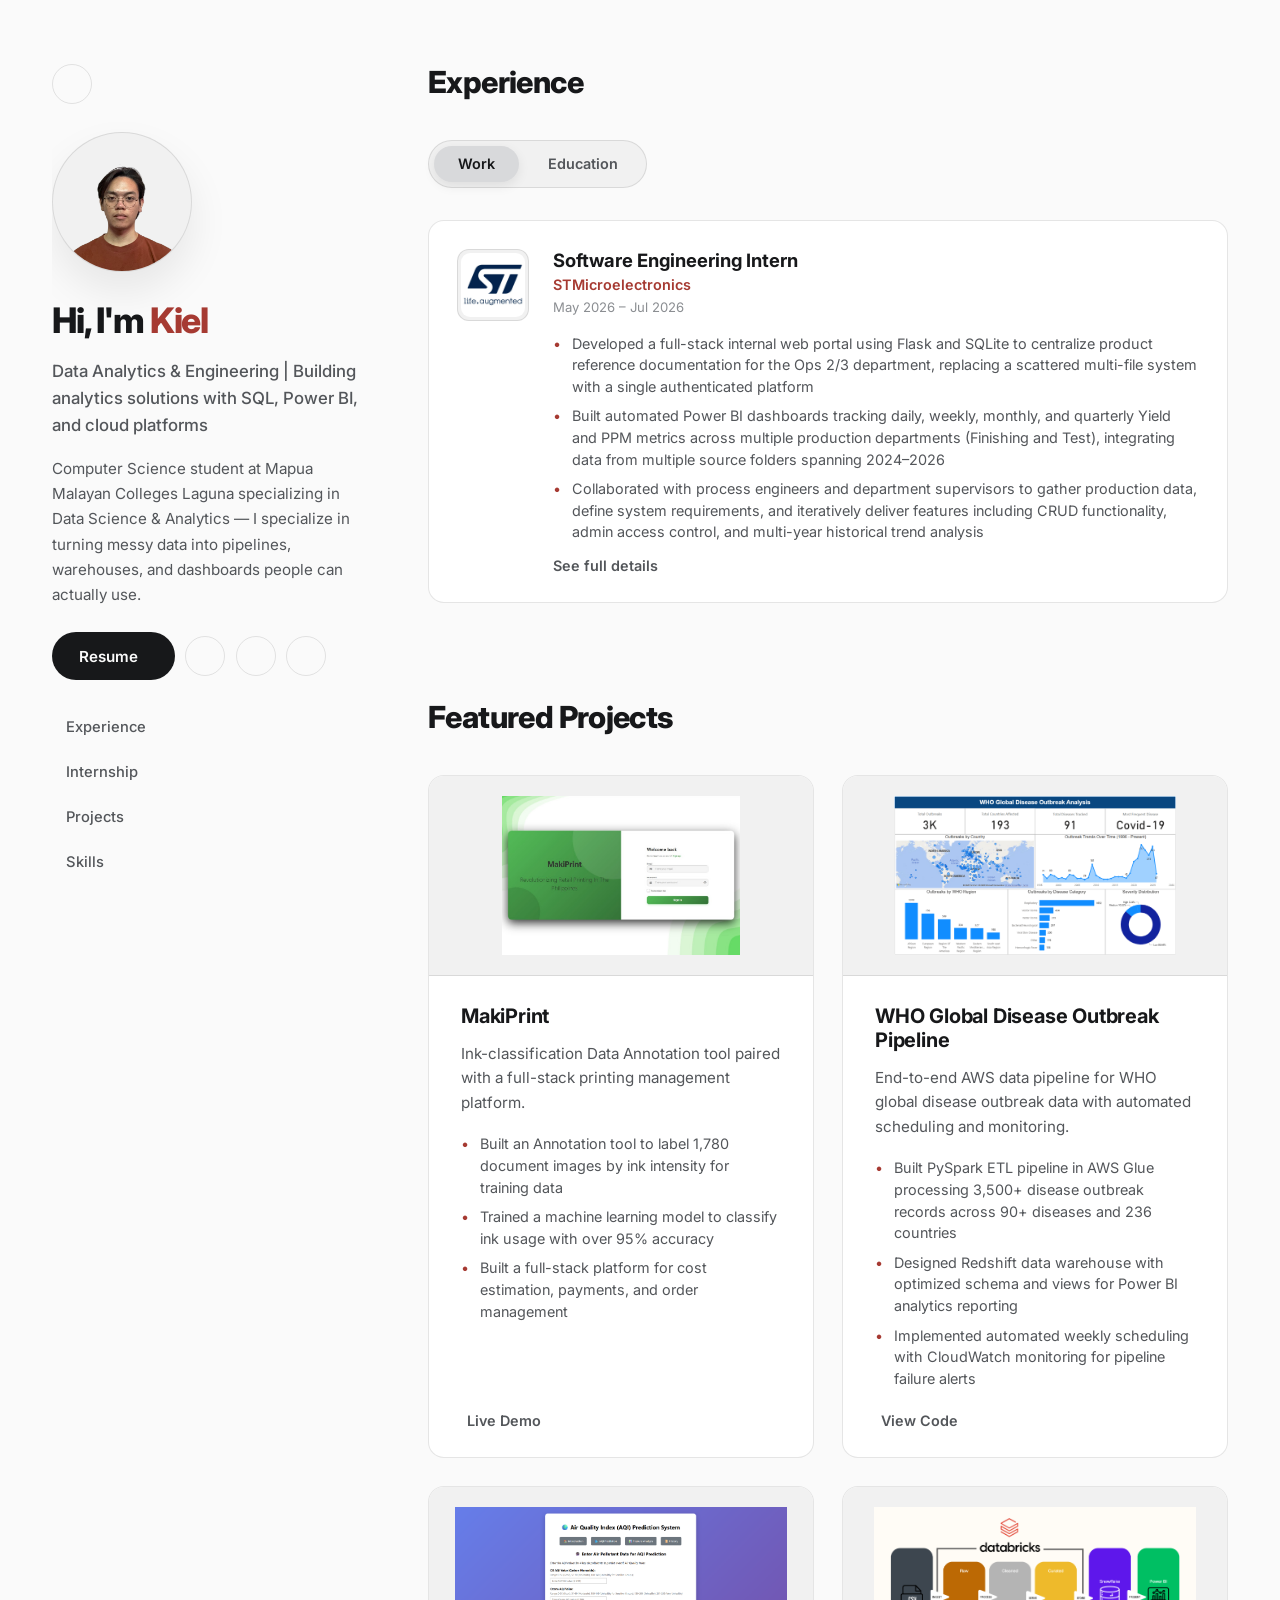
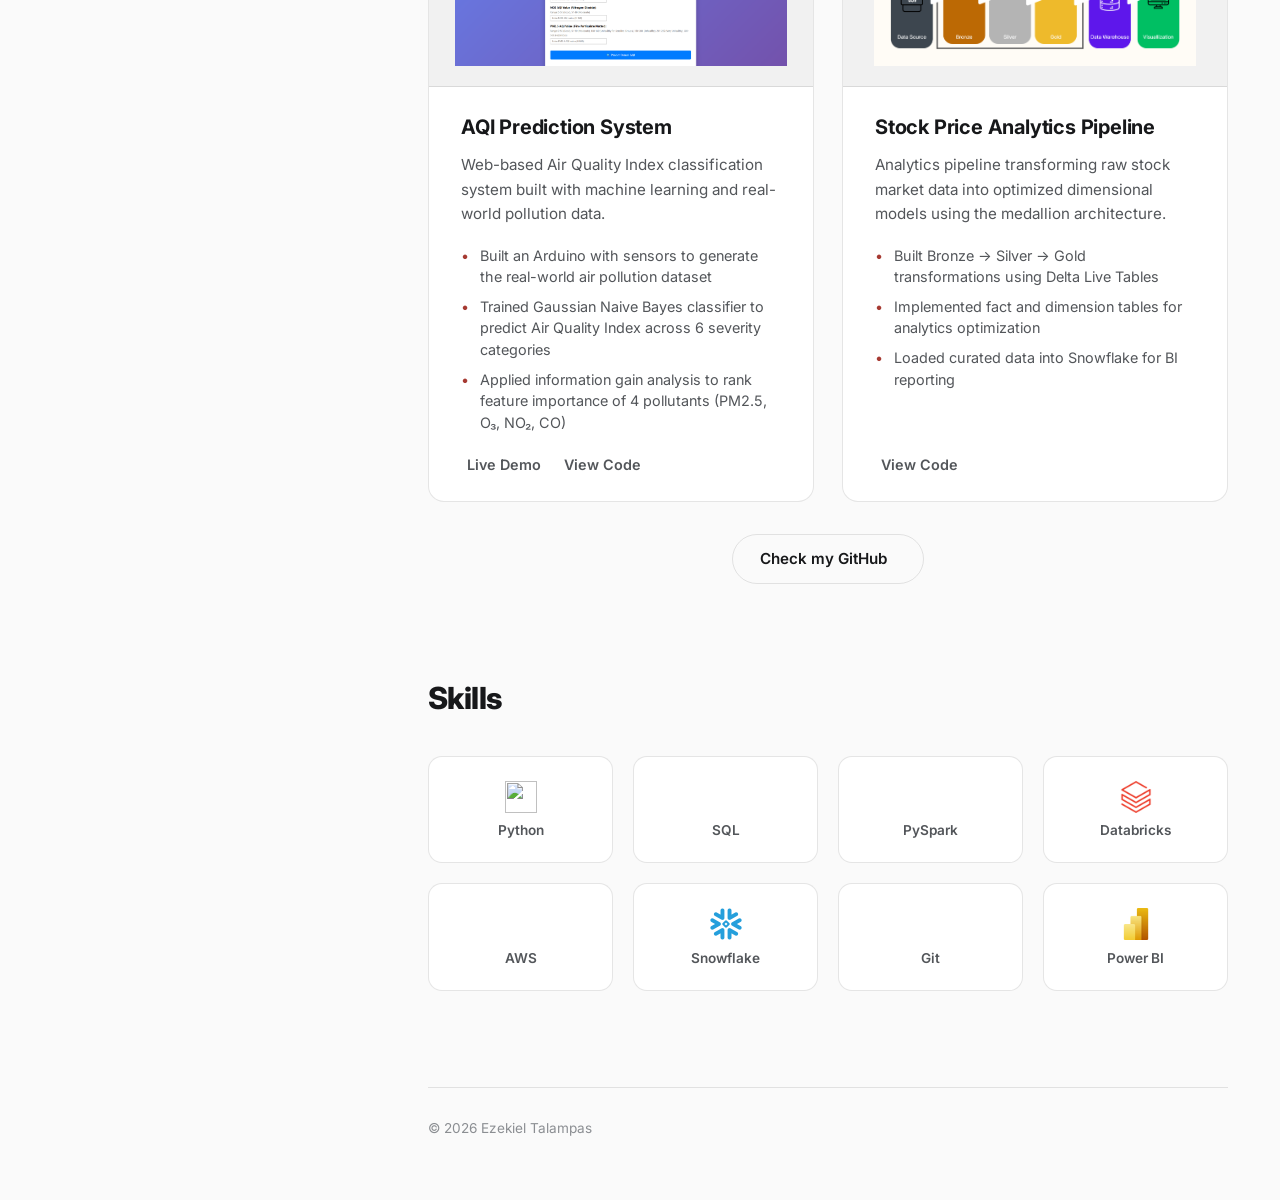
==== commit 36b88b6a: "update" ====
--- a/index.html
+++ b/index.html
@@ -228,8 +228,7 @@
                                 <h3 class="project-title">WHO Global Disease Outbreak Pipeline</h3>
                             </div>
                             <p class="project-description">
-                                End-to-end AWS data pipeline processing WHO global disease outbreak data with automated scheduling
-                                and monitoring for analytics reporting.
+                                End-to-end AWS data pipeline for WHO global disease outbreak data with automated scheduling and monitoring.
                             </p>
                             <ul class="project-highlights">
                                 <li>Built PySpark ETL pipeline in AWS Glue processing 3,500+ disease outbreak records across 90+ diseases and 236 countries</li>
@@ -254,13 +253,12 @@
                                 <h3 class="project-title">AQI Prediction System</h3>
                             </div>
                             <p class="project-description">
-                                Web-based Air Quality Index classification system built with machine learning
-                                and real-world air pollution data to predict AQI severity from atmospheric pollutant inputs.
+                                Web-based Air Quality Index classification system built with machine learning and real-world pollution data.
                             </p>
                             <ul class="project-highlights">
+                                <li>Built an Arduino with sensors to generate the real-world air pollution dataset</li>
                                 <li>Trained Gaussian Naive Bayes classifier to predict Air Quality Index across 6 severity categories</li>
                                 <li>Applied information gain analysis to rank feature importance of 4 pollutants (PM2.5, O₃, NO₂, CO)</li>
-                                <li>Built multi-page interface with real-time prediction, feature analysis, and history tracking</li>
                             </ul>
                             <div class="project-links">
                                 <a href="https://aqi-prediction-mvc-flask-r8v1.vercel.app/" class="project-link" target="_blank">
@@ -284,8 +282,7 @@
                                 <h3 class="project-title">Stock Price Analytics Pipeline</h3>
                             </div>
                             <p class="project-description">
-                                End-to-end analytics pipeline transforming raw stock market data into optimized
-                                dimensional models using the medallion architecture pattern for analytics performance.
+                                Analytics pipeline transforming raw stock market data into optimized dimensional models using the medallion architecture.
                             </p>
                             <ul class="project-highlights">
                                 <li>Built Bronze → Silver → Gold transformations using Delta Live Tables</li>
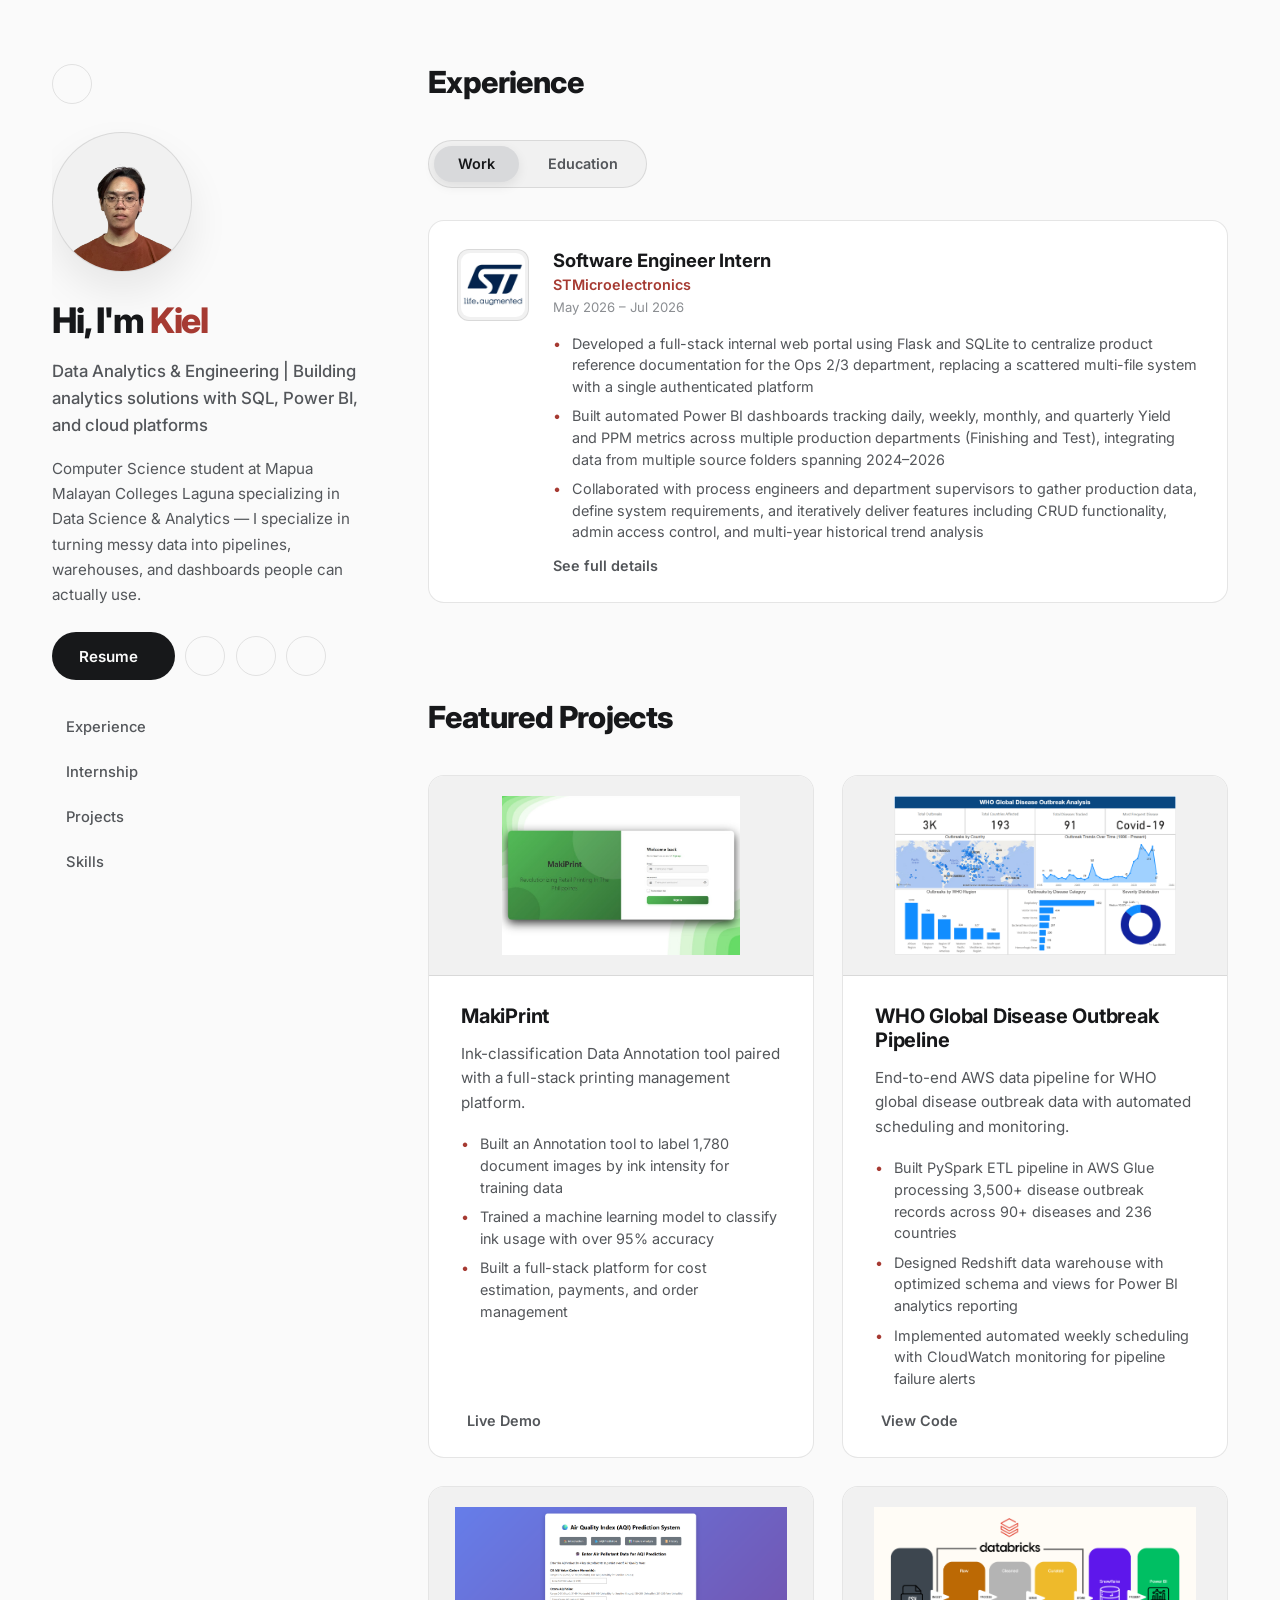
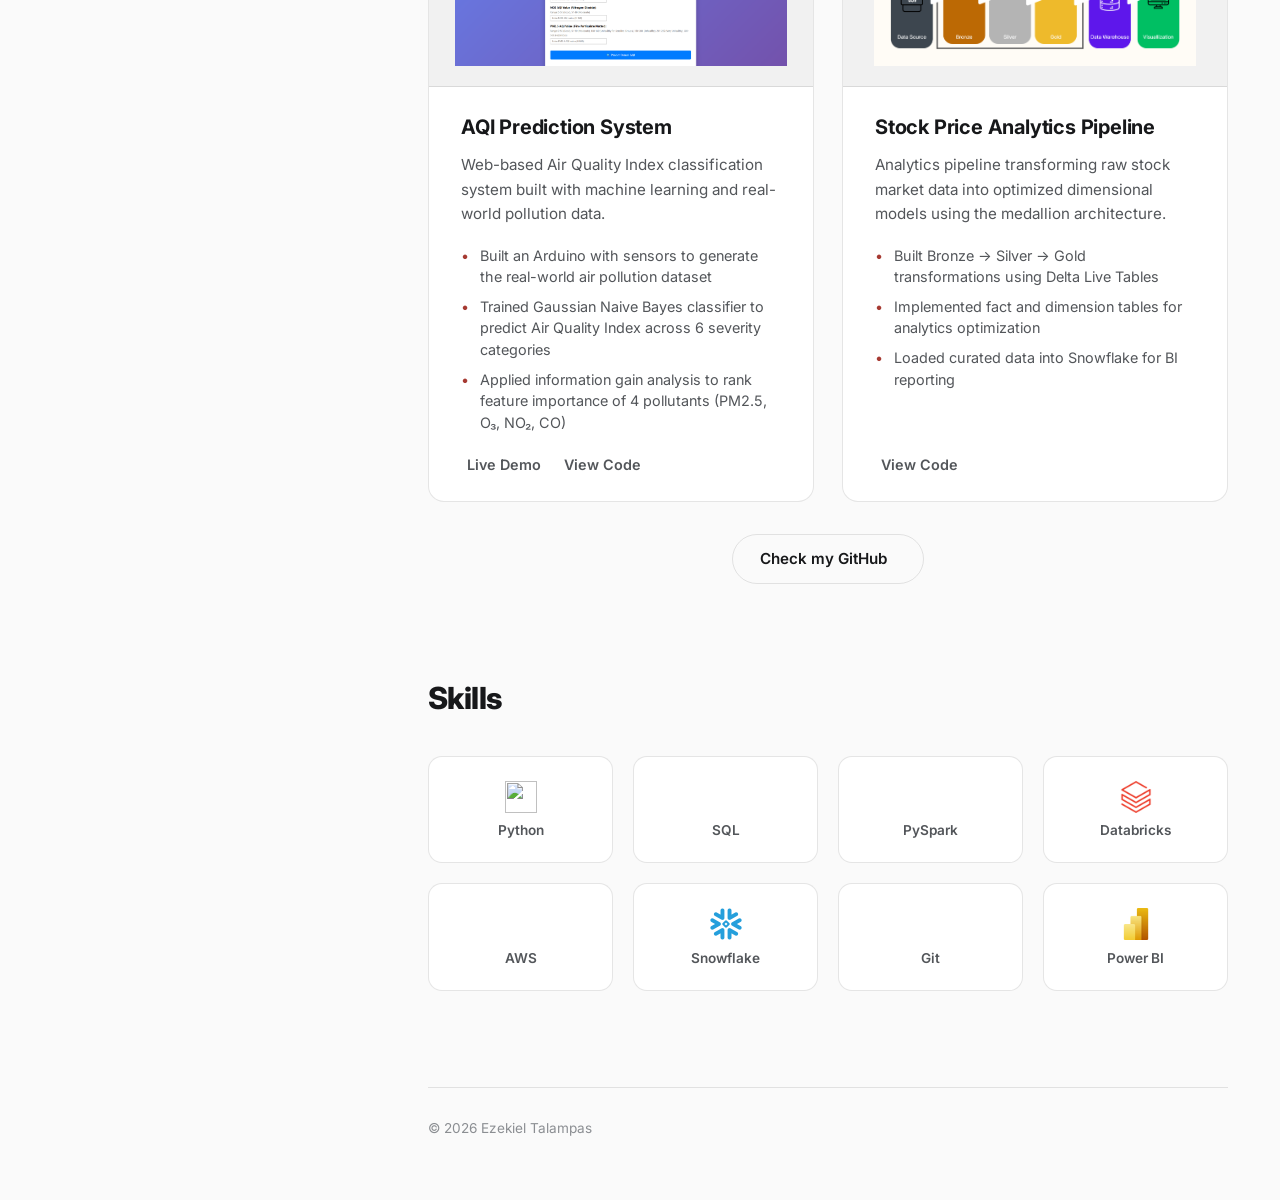
==== commit f3a46fc9: "update" ====
--- a/index.html
+++ b/index.html
@@ -102,7 +102,7 @@
                                 <img src="assets/stmicro_logo.png" alt="STMicroelectronics">
                             </div>
                             <div class="education-info">
-                                <h3 class="education-title">Software Engineering Intern</h3>
+                                <h3 class="education-title">Software Engineer Intern</h3>
                                 <p class="education-subtitle">STMicroelectronics</p>
                                 <p class="education-date">May 2026 – Jul 2026</p>
                                 <ul class="project-highlights" style="margin-top: 0.75rem;">
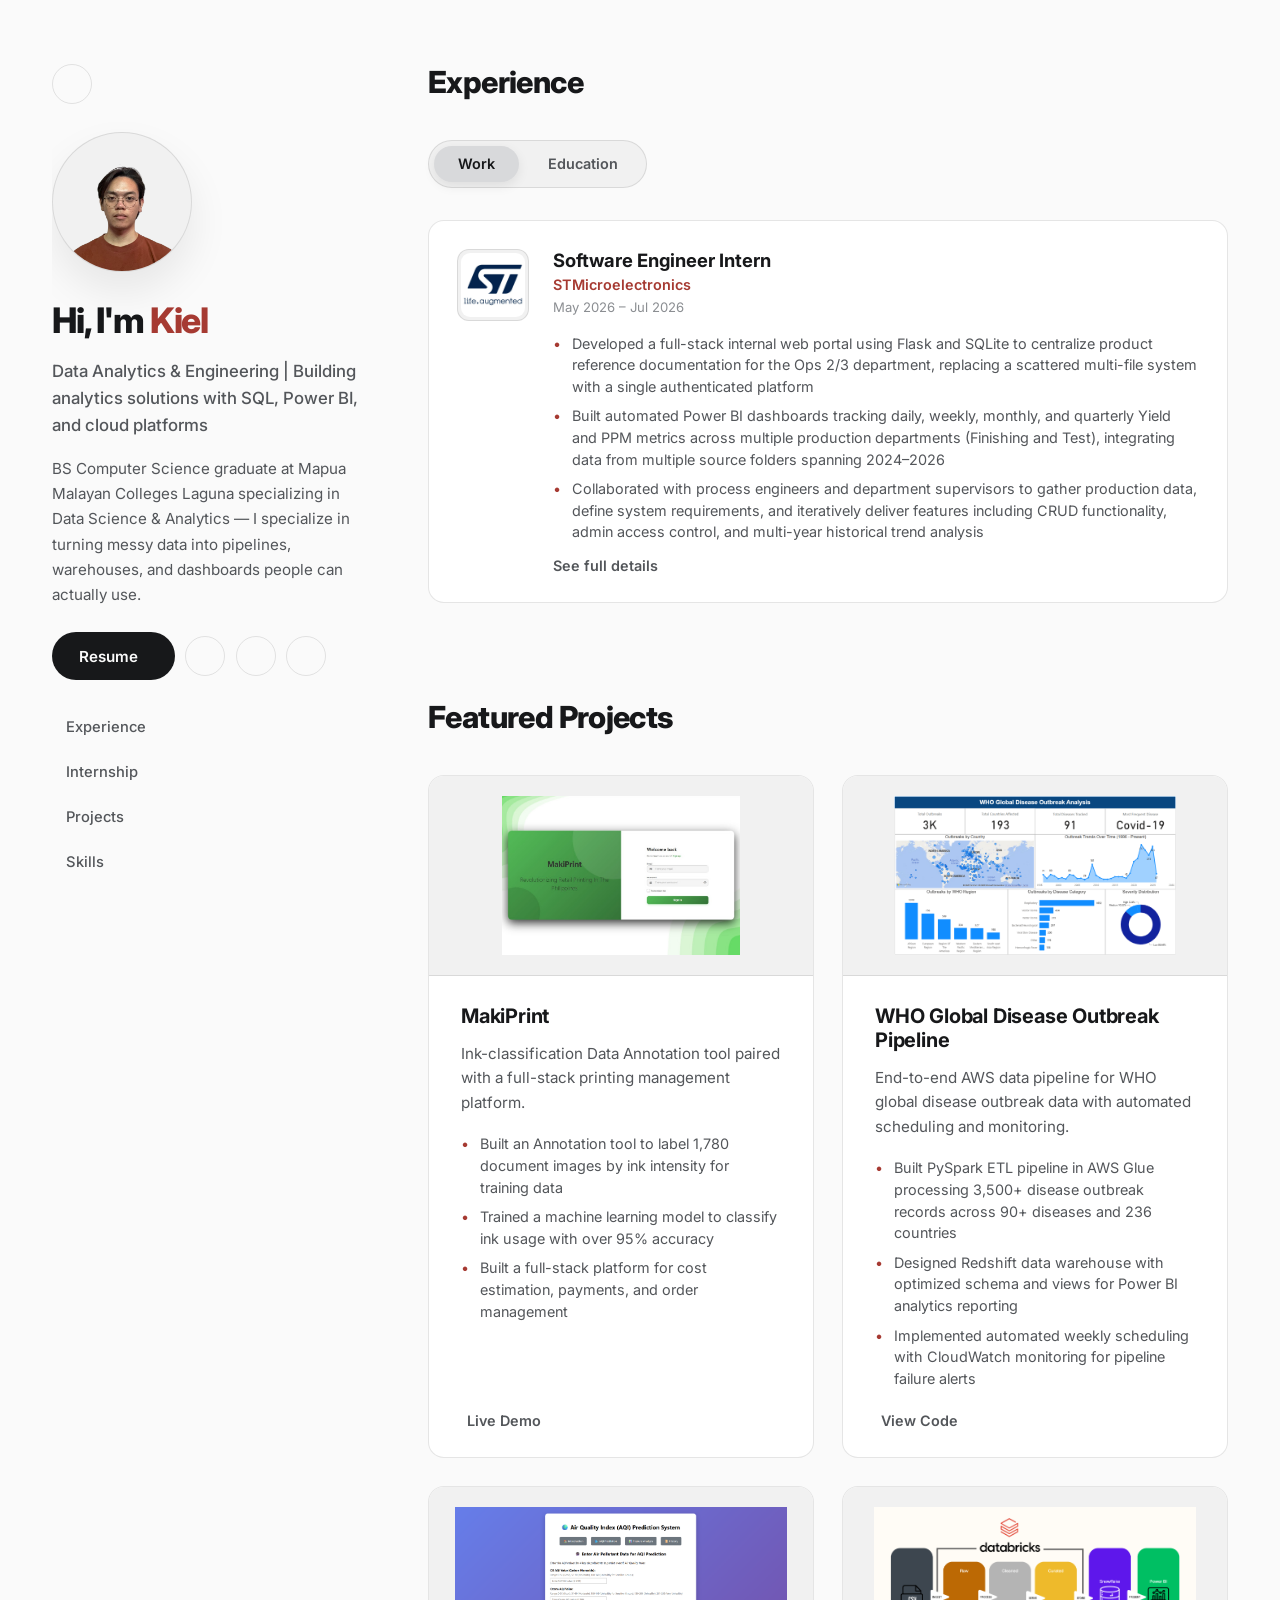
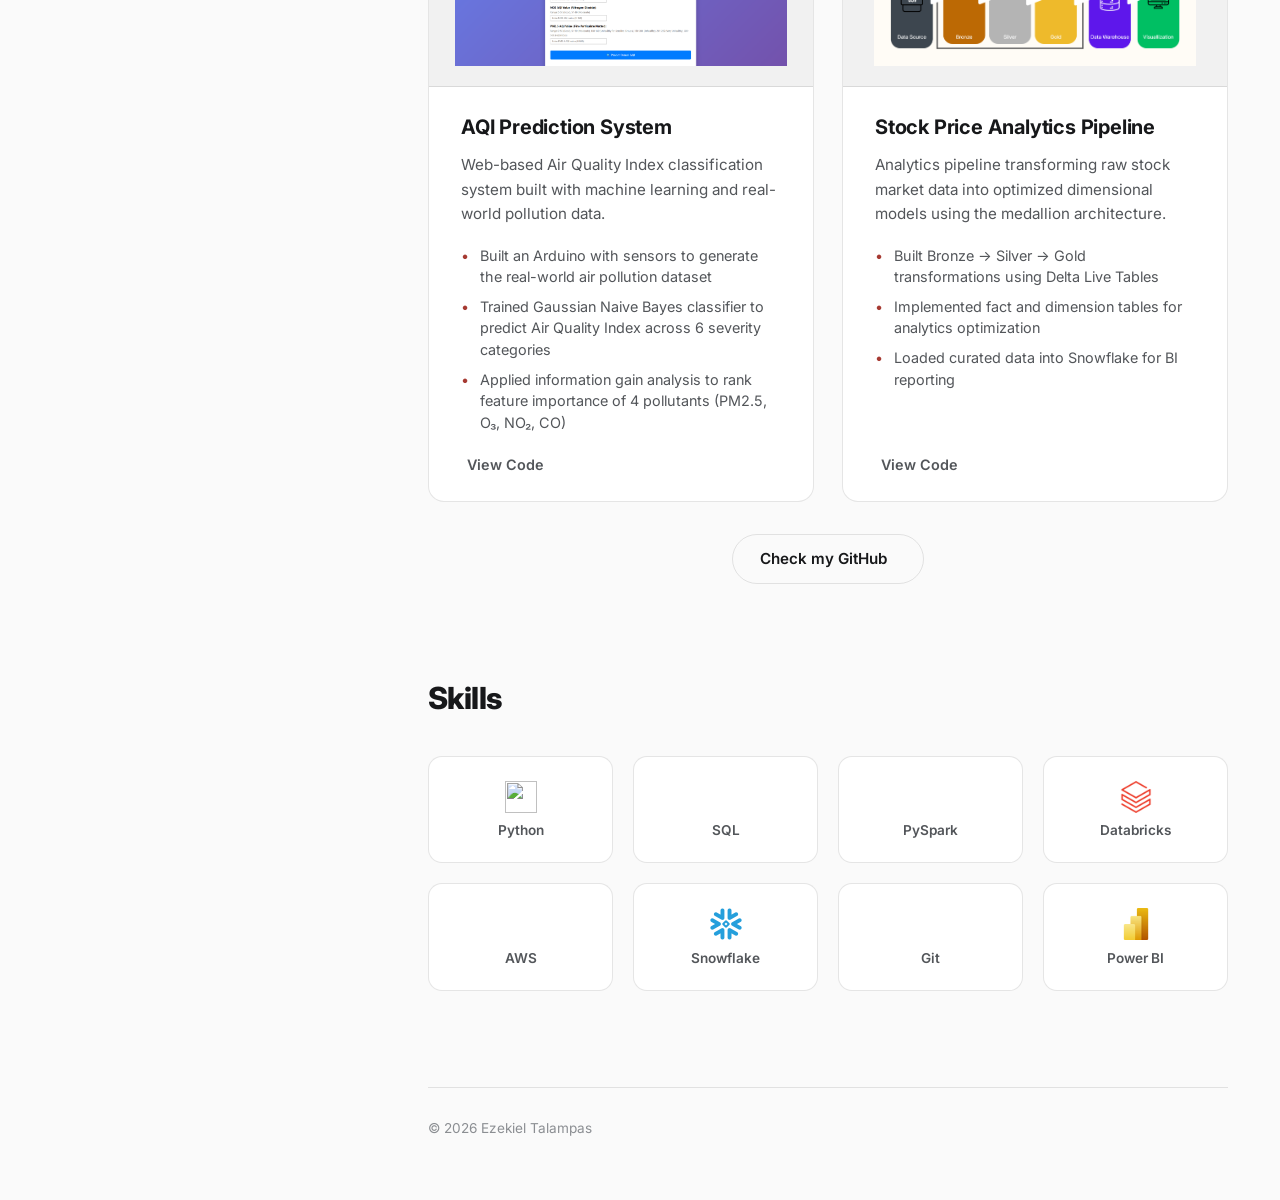
==== commit 7c1043f6: "update" ====
--- a/index.html
+++ b/index.html
@@ -52,7 +52,7 @@
                 <h1>Hi, I'm <span>Kiel</span></h1>
                 <p class="hero-subtitle">Data Analytics & Engineering | Building analytics solutions with SQL, Power BI, and cloud platforms</p>
                 <p class="hero-intro">
-                    Computer Science student at Mapua Malayan Colleges Laguna specializing in Data Science &amp; Analytics —
+                    BS Computer Science graduate at Mapua Malayan Colleges Laguna specializing in Data Science &amp; Analytics —
                     I specialize in turning messy data into pipelines, warehouses, and dashboards people can actually use.
                 </p>
                 <div class="hero-buttons">
@@ -261,10 +261,6 @@
                                 <li>Applied information gain analysis to rank feature importance of 4 pollutants (PM2.5, O₃, NO₂, CO)</li>
                             </ul>
                             <div class="project-links">
-                                <a href="https://aqi-prediction-mvc-flask-r8v1.vercel.app/" class="project-link" target="_blank">
-                                    <i class="fa-solid fa-arrow-up-right-from-square"></i>
-                                    Live Demo
-                                </a>
                                 <a href="https://github.com/biboy7777/AQI-Prediction-MVC-Flask" class="project-link" target="_blank">
                                     <i class="fa-brands fa-github"></i>
                                     View Code
@@ -353,7 +349,7 @@
                 </button>
 
                 <div class="internship-header">
-                    <h2 class="section-title">Software Engineering Intern</h2>
+                    <h2 class="section-title">Data Analytics Intern</h2>
                     <p class="internship-company">STMicroelectronics</p>
                     <div class="internship-meta">
                         <span><i class="fa-solid fa-calendar"></i> May 2026 – Jul 2026</span>
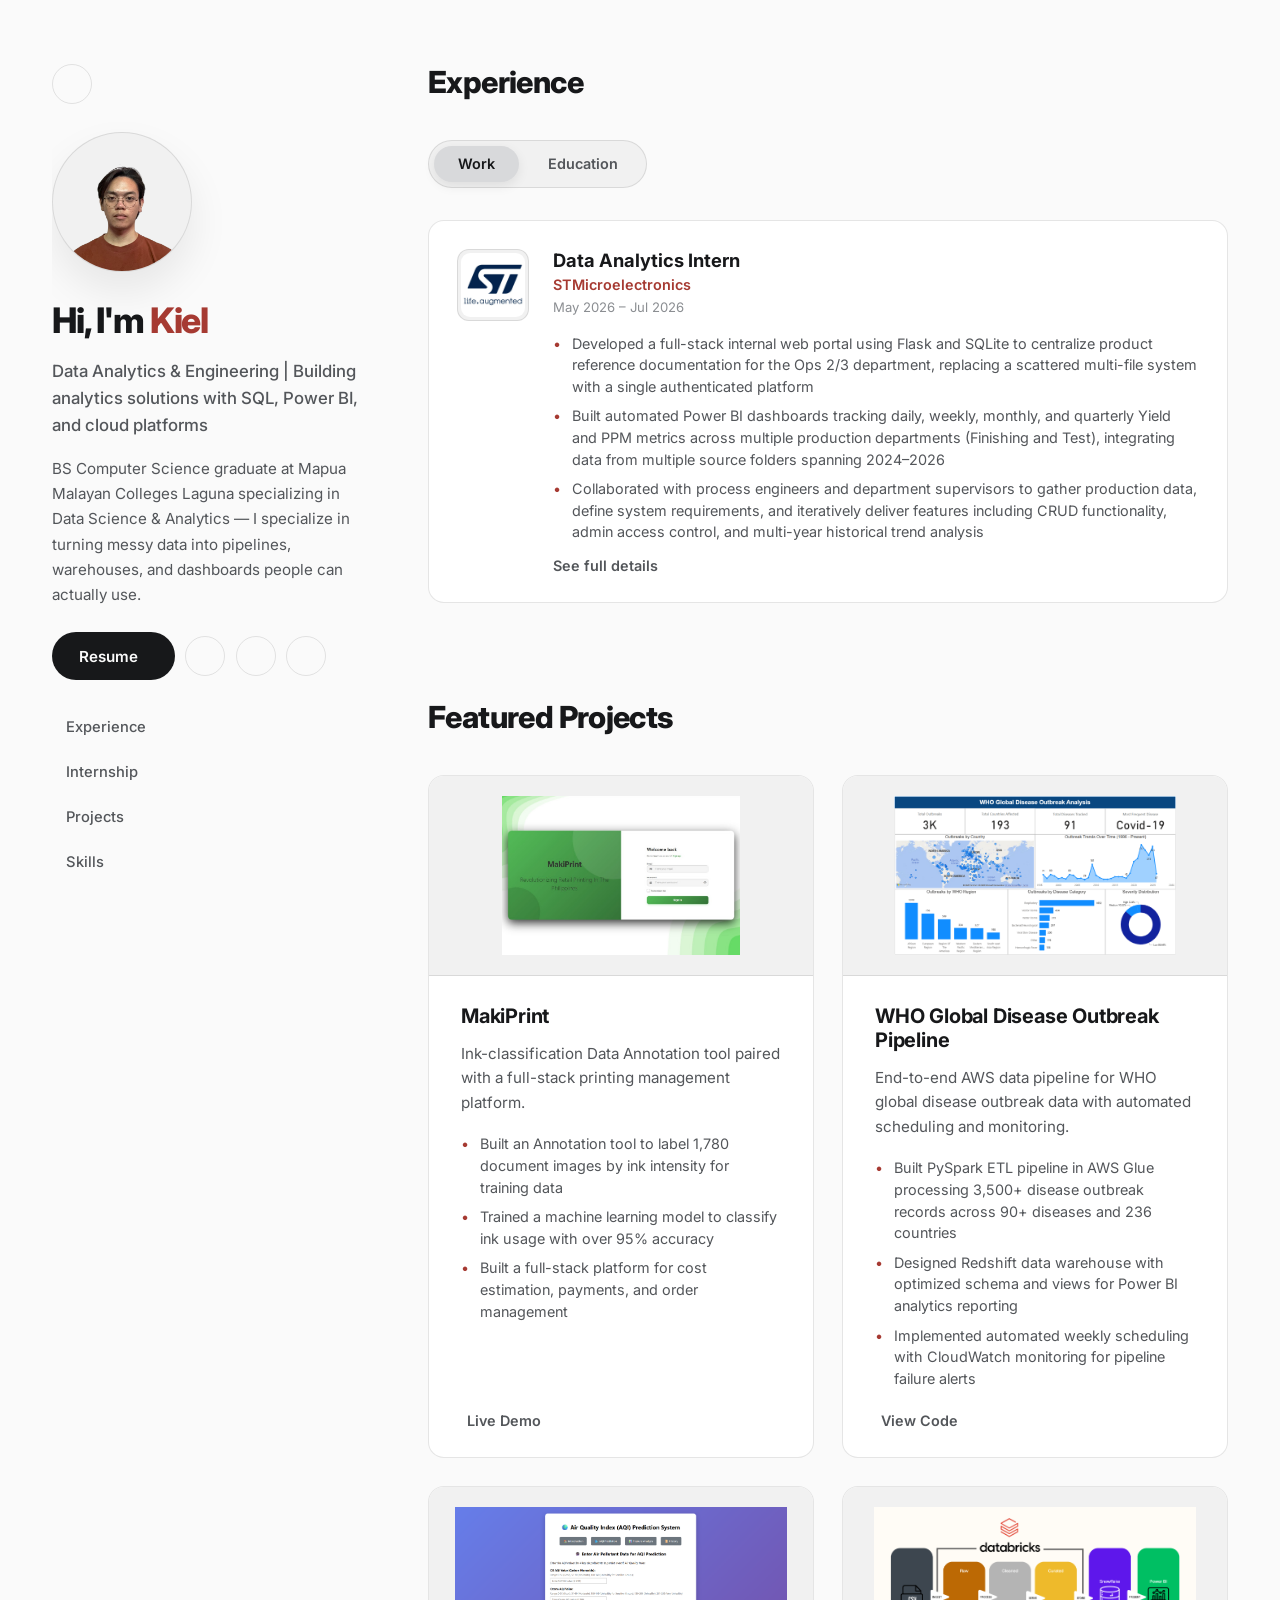
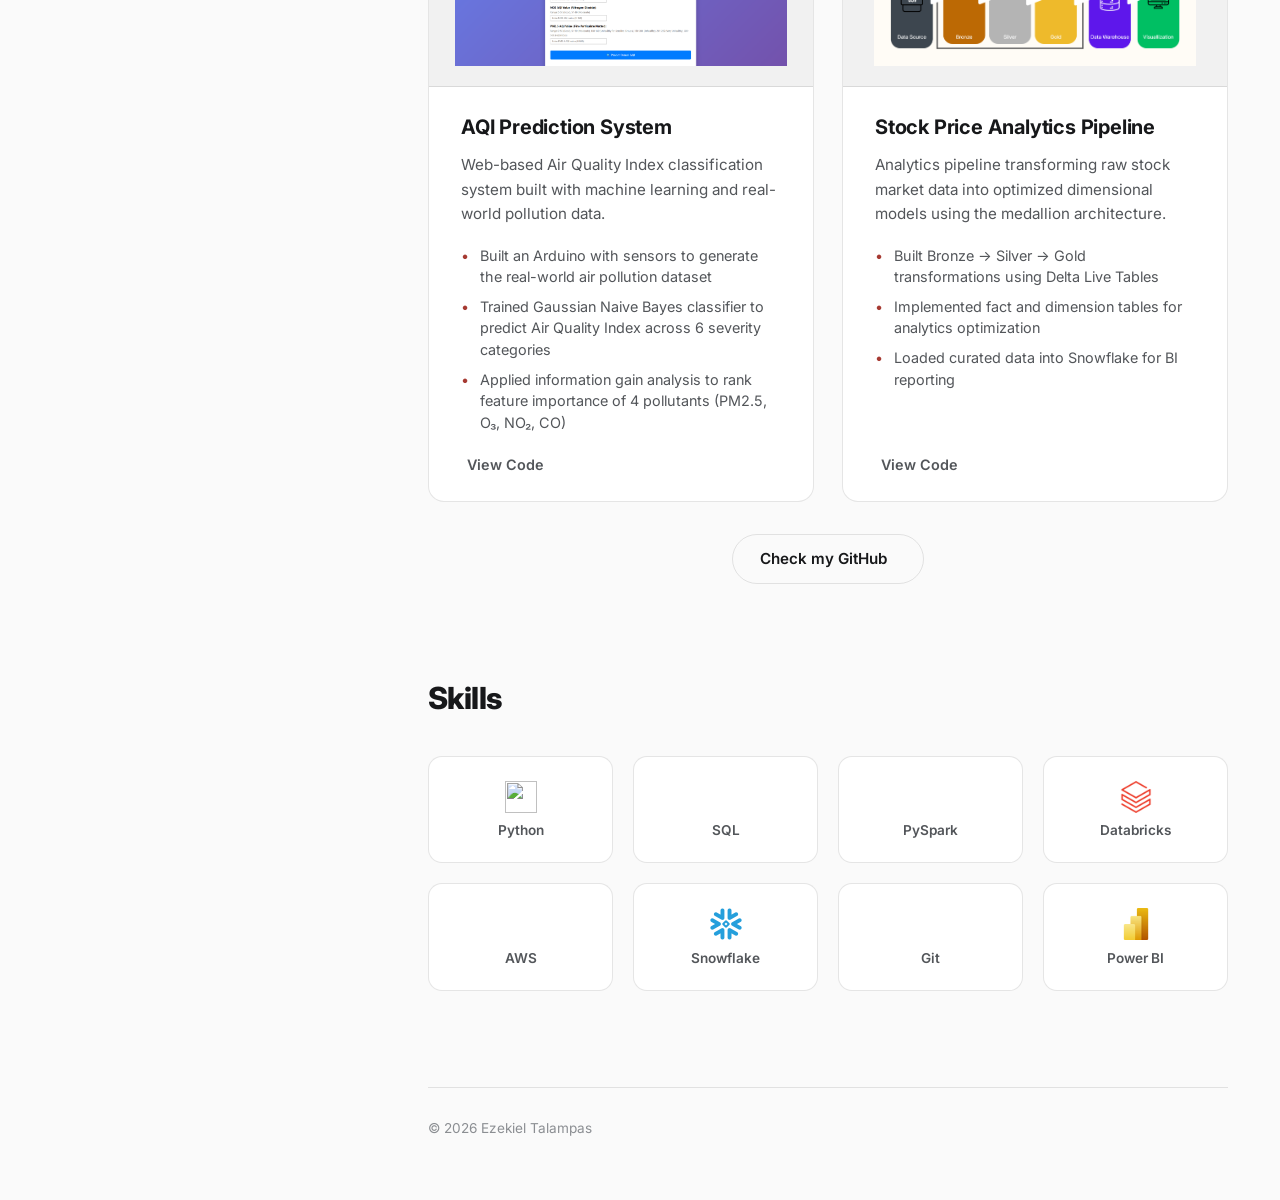
==== commit 1013db5c: "update" ====
--- a/index.html
+++ b/index.html
@@ -102,7 +102,7 @@
                                 <img src="assets/stmicro_logo.png" alt="STMicroelectronics">
                             </div>
                             <div class="education-info">
-                                <h3 class="education-title">Software Engineer Intern</h3>
+                                <h3 class="education-title">Data Analytics Intern</h3>
                                 <p class="education-subtitle">STMicroelectronics</p>
                                 <p class="education-date">May 2026 – Jul 2026</p>
                                 <ul class="project-highlights" style="margin-top: 0.75rem;">
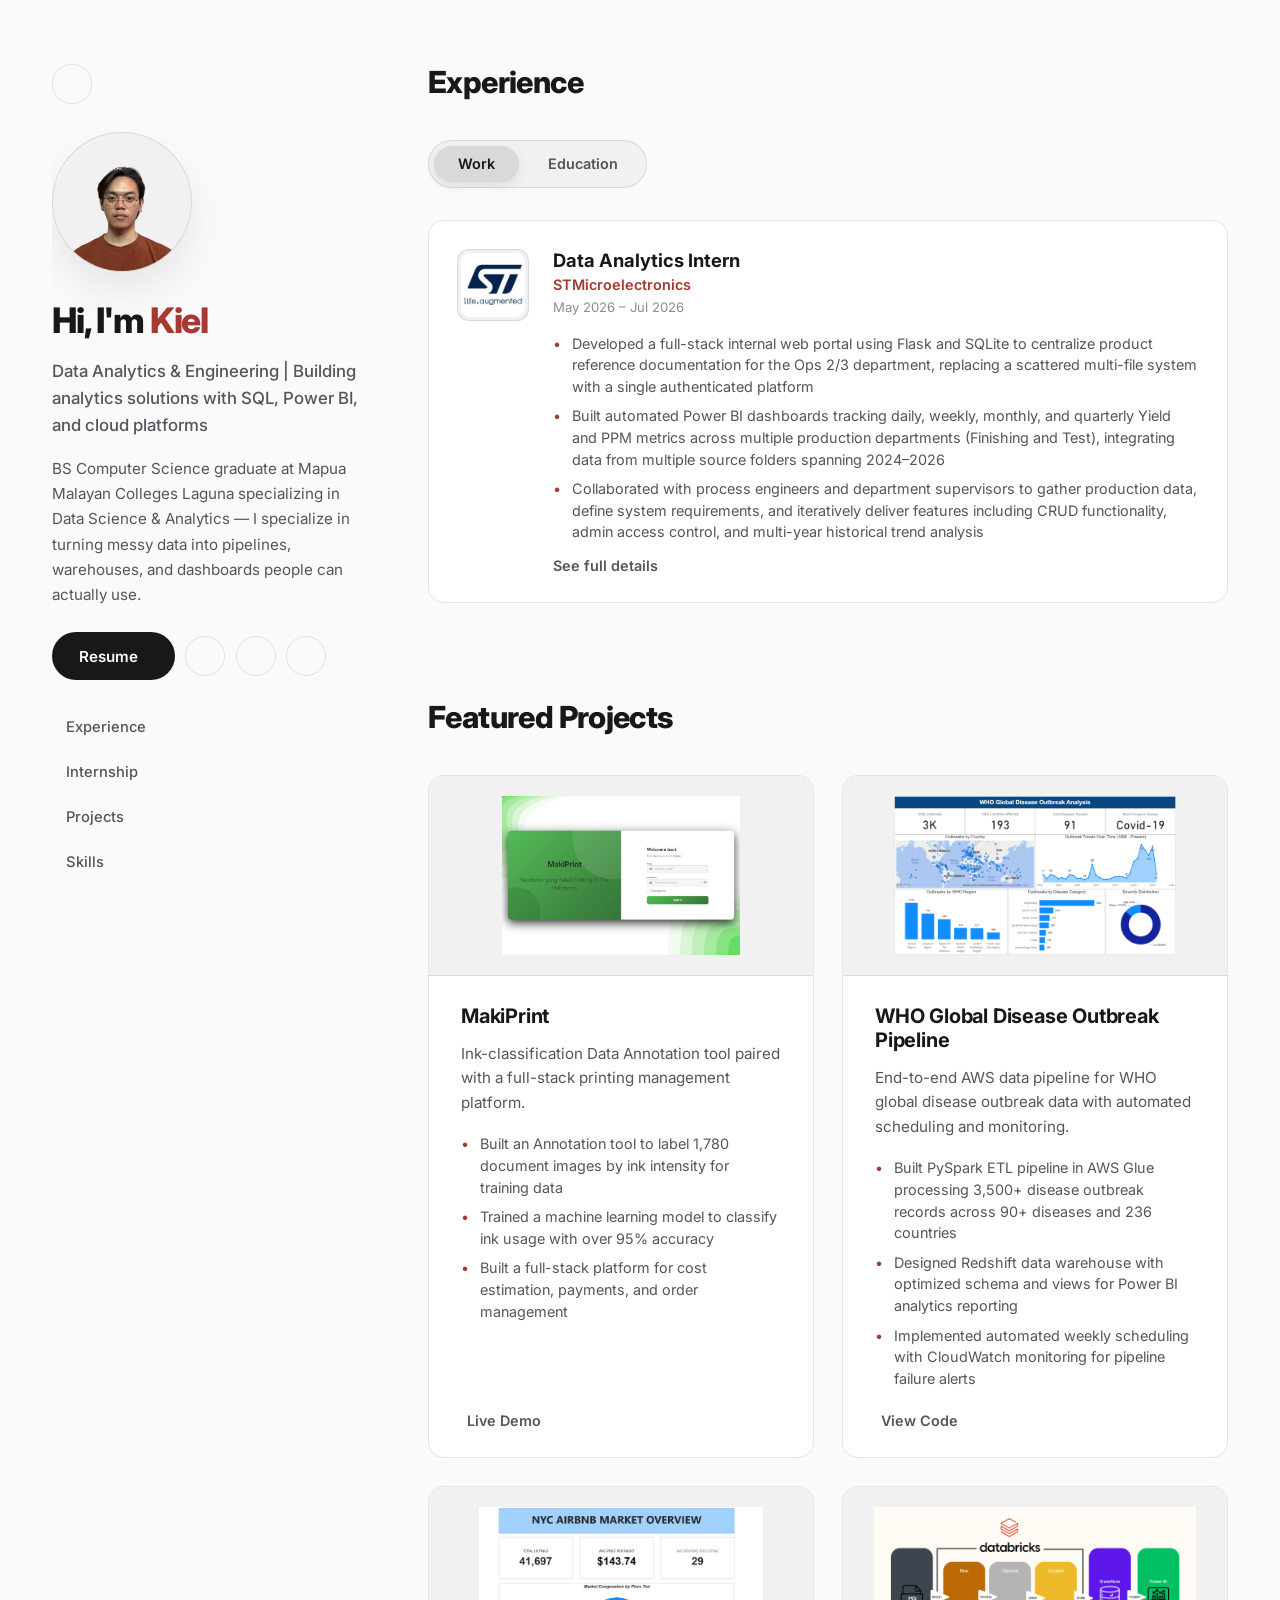
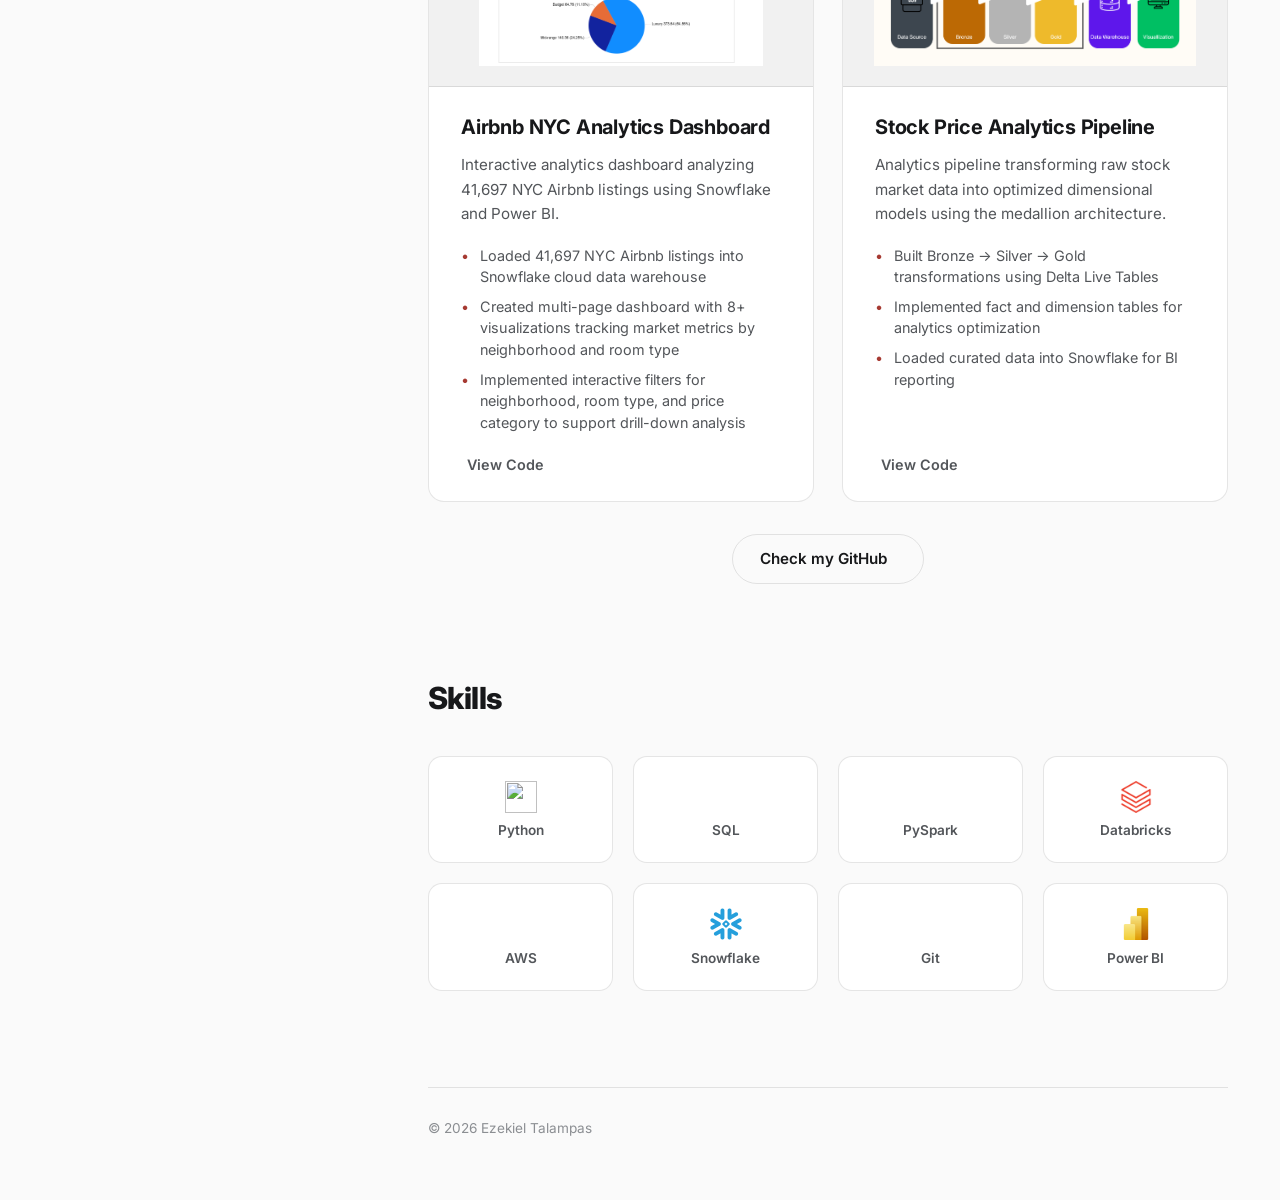
==== commit 54a4bfdf: "update" ====
--- a/index.html
+++ b/index.html
@@ -243,25 +243,25 @@
                             </div>
                         </div>
                     </div>
-                    <!-- AQI Project -->
+                    <!-- Airbnb NYC Project -->
                     <div class="project-item">
                         <div class="project-image">
-                            <img src="assets/aqi.png" alt="AQI Prediction System">
+                            <img src="assets/airbnb.png" alt="Airbnb NYC Analytics Dashboard">
                         </div>
                         <div class="project-content">
                             <div class="project-header">
-                                <h3 class="project-title">AQI Prediction System</h3>
+                                <h3 class="project-title">Airbnb NYC Analytics Dashboard</h3>
                             </div>
                             <p class="project-description">
-                                Web-based Air Quality Index classification system built with machine learning and real-world pollution data.
+                                Interactive analytics dashboard analyzing 41,697 NYC Airbnb listings using Snowflake and Power BI.
                             </p>
                             <ul class="project-highlights">
-                                <li>Built an Arduino with sensors to generate the real-world air pollution dataset</li>
-                                <li>Trained Gaussian Naive Bayes classifier to predict Air Quality Index across 6 severity categories</li>
-                                <li>Applied information gain analysis to rank feature importance of 4 pollutants (PM2.5, O₃, NO₂, CO)</li>
+                                <li>Loaded 41,697 NYC Airbnb listings into Snowflake cloud data warehouse</li>
+                                <li>Created multi-page dashboard with 8+ visualizations tracking market metrics by neighborhood and room type</li>
+                                <li>Implemented interactive filters for neighborhood, room type, and price category to support drill-down analysis</li>
                             </ul>
                             <div class="project-links">
-                                <a href="https://github.com/biboy7777/AQI-Prediction-MVC-Flask" class="project-link" target="_blank">
+                                <a href="https://github.com/kieltalampas/airbnb-nyc-analytics" class="project-link" target="_blank">
                                     <i class="fa-brands fa-github"></i>
                                     View Code
                                 </a>
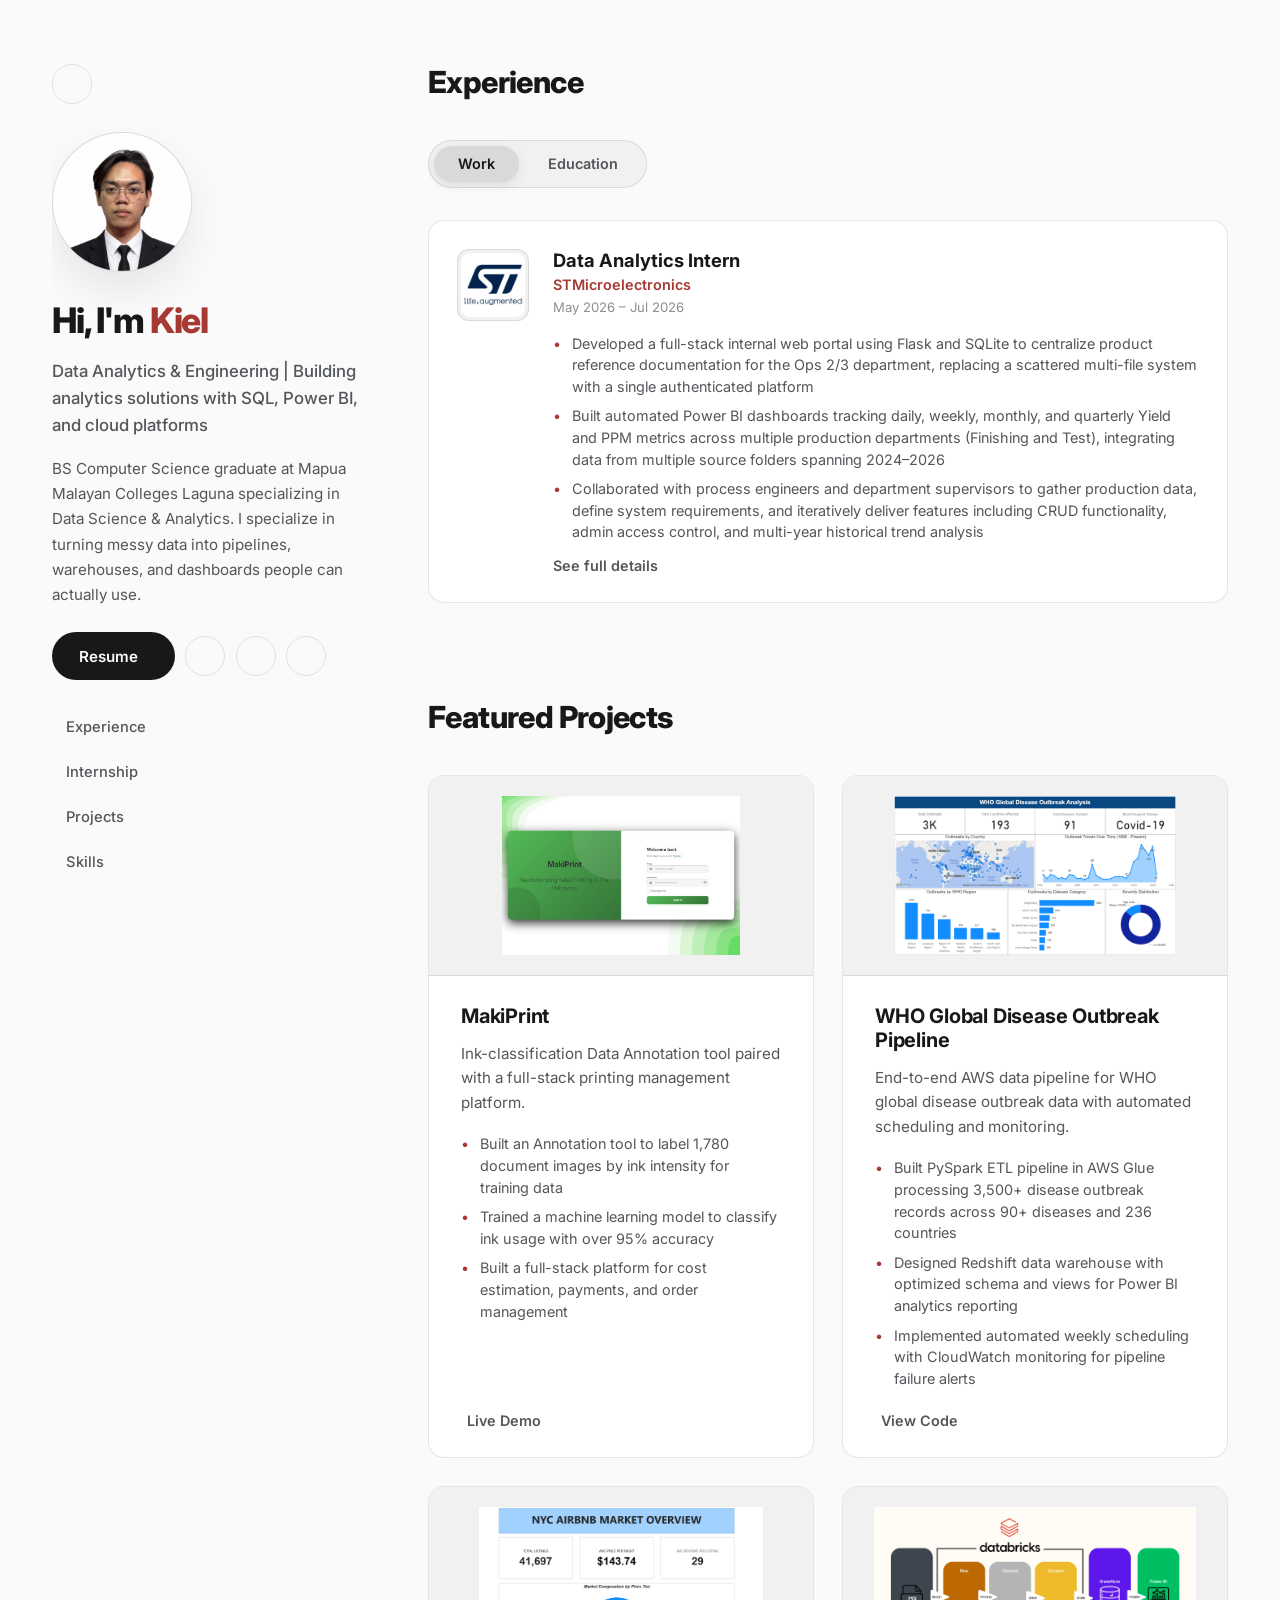
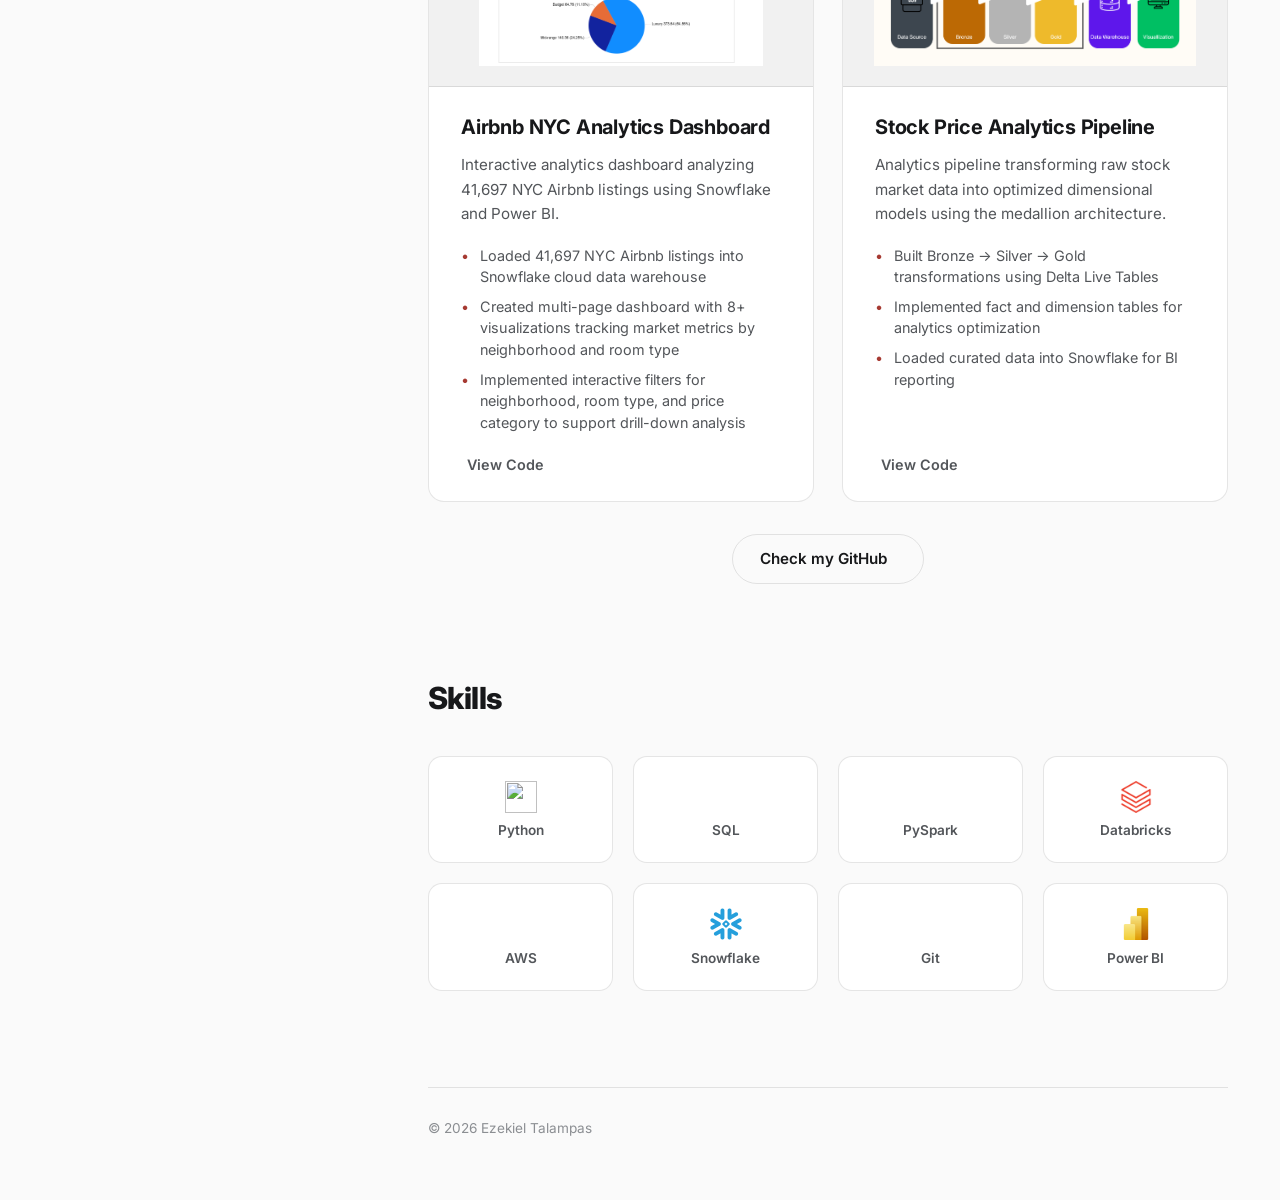
==== commit 6522cb67: "update" ====
--- a/index.html
+++ b/index.html
@@ -52,7 +52,7 @@
                 <h1>Hi, I'm <span>Kiel</span></h1>
                 <p class="hero-subtitle">Data Analytics & Engineering | Building analytics solutions with SQL, Power BI, and cloud platforms</p>
                 <p class="hero-intro">
-                    BS Computer Science graduate at Mapua Malayan Colleges Laguna specializing in Data Science &amp; Analytics —
+                    BS Computer Science graduate at Mapua Malayan Colleges Laguna specializing in Data Science &amp; Analytics.
                     I specialize in turning messy data into pipelines, warehouses, and dashboards people can actually use.
                 </p>
                 <div class="hero-buttons">
